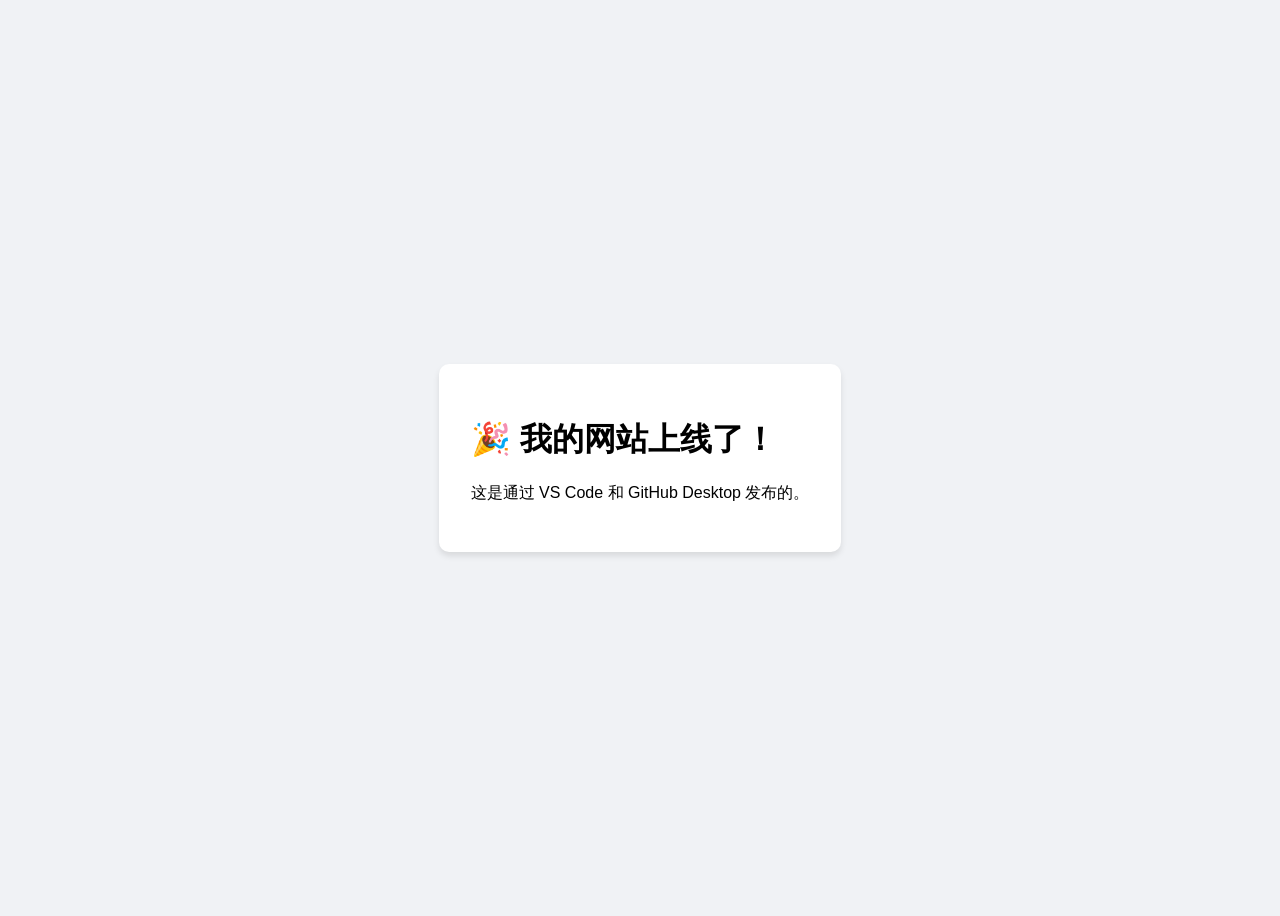
==== index.html @ 1f789dbb "Update index.html" ====
<!DOCTYPE html>
<html lang="zh-CN">
<head>
    <meta charset="UTF-8">
    <title>我的个人主页</title>
    <style>
        body { font-family: sans-serif; display: flex; justify-content: center; align-items: center; height: 100vh; background-color: #f0f2f5; }
        .card { background: white; padding: 2rem; border-radius: 10px; box-shadow: 0 4px 6px rgba(0,0,0,0.1); }
    </style>
</head>
<body>
    <div class="card">
        <h1>🎉 我的网站上线了！</h1>
        <p>这是通过 VS Code 和 GitHub Desktop 发布的。</p>
    </div>
</body>
</html>
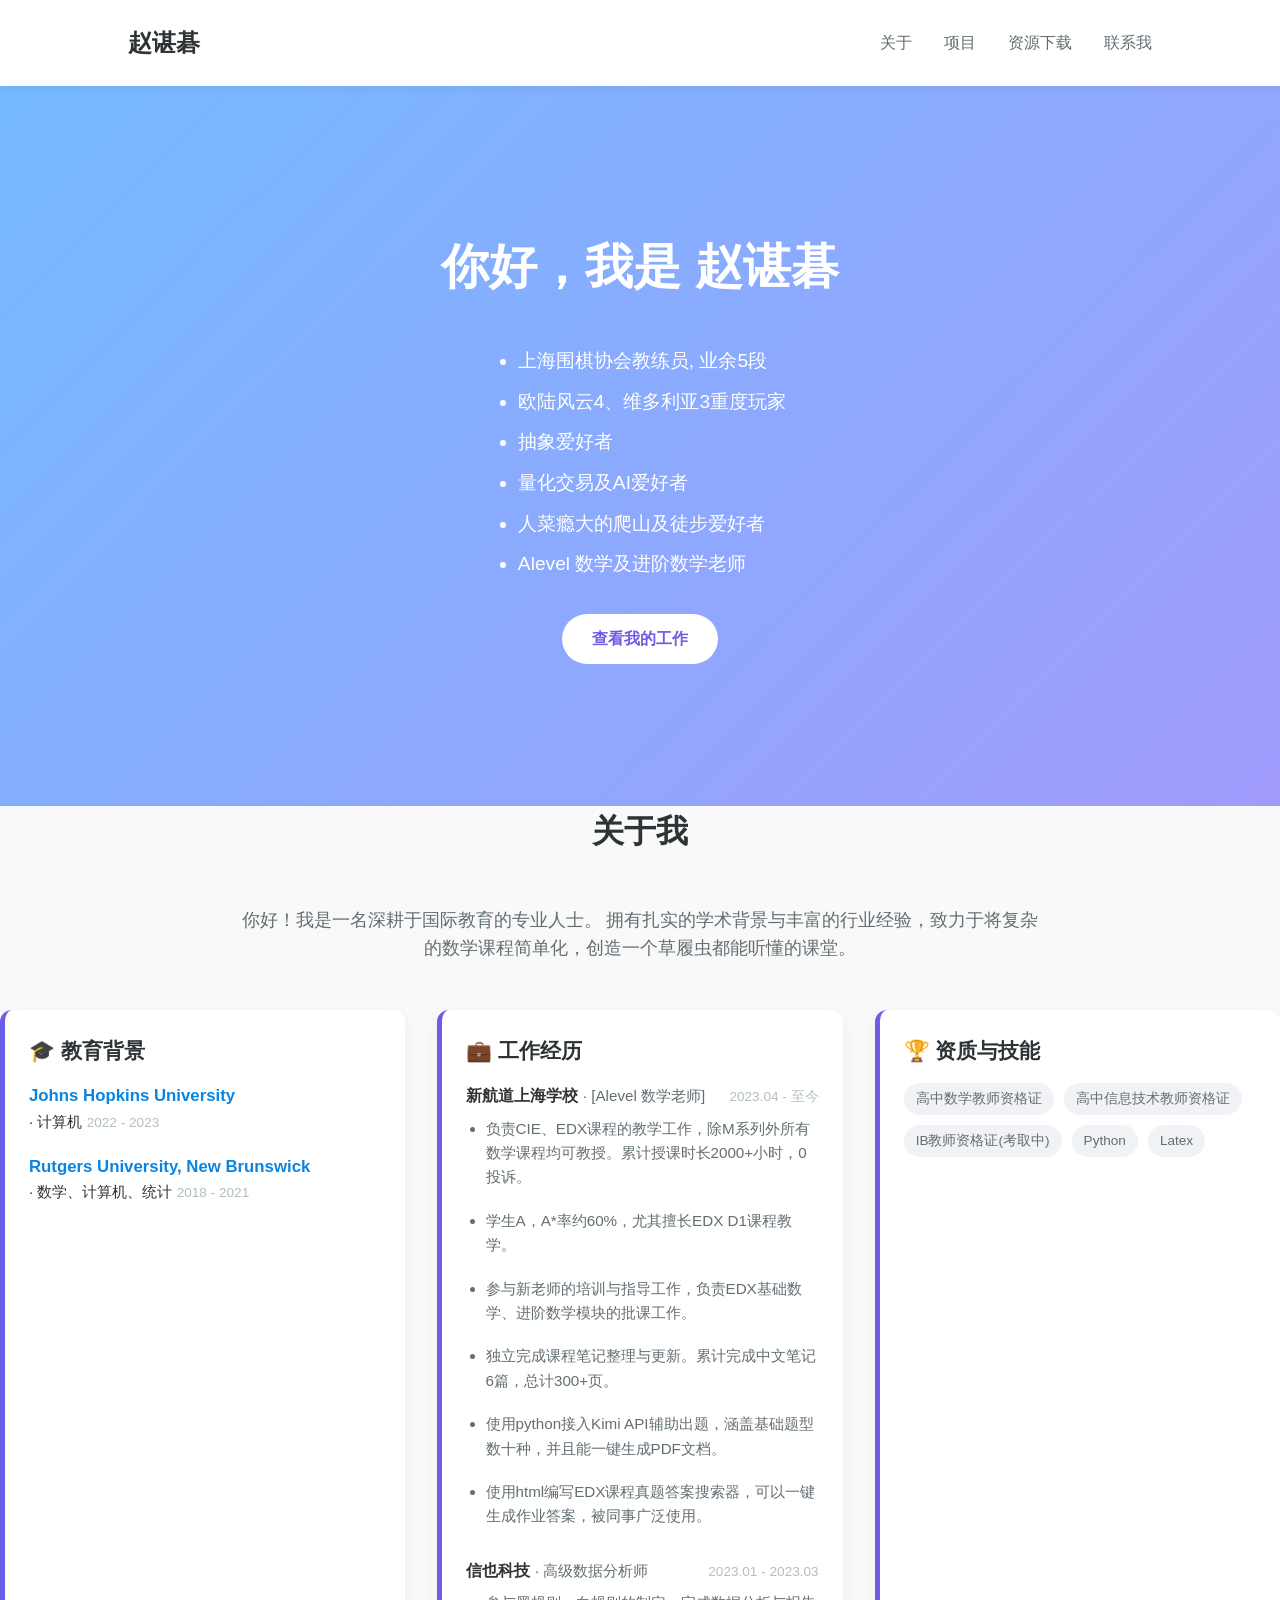
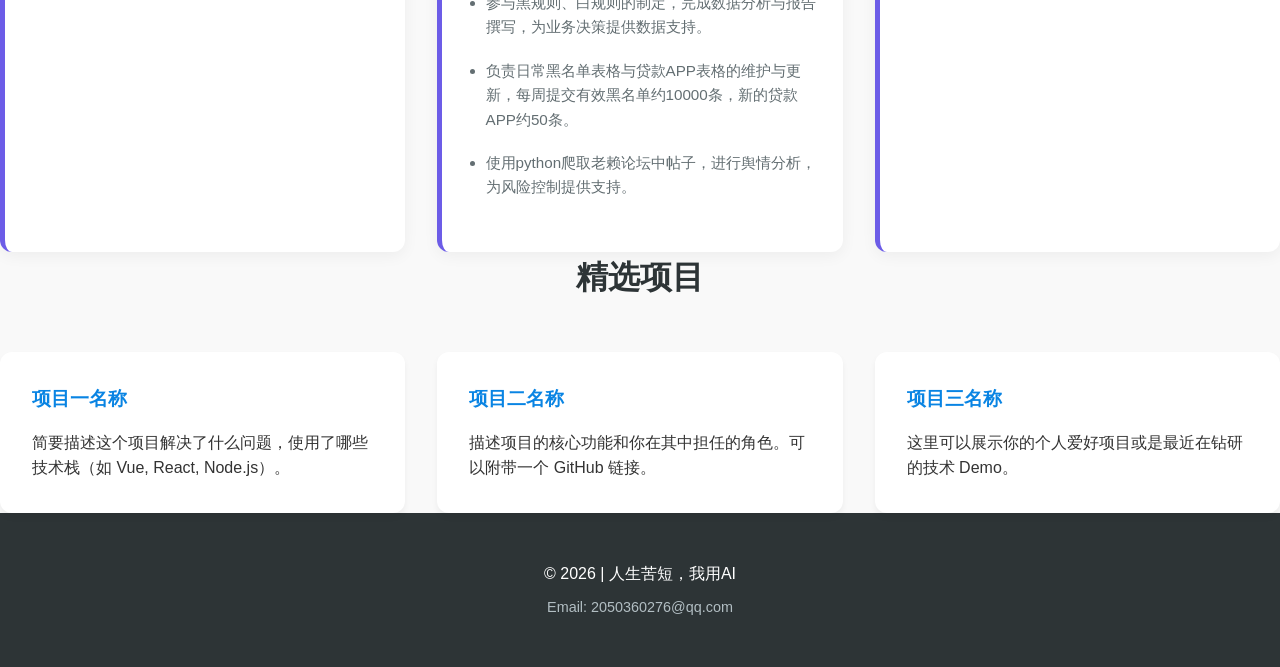
==== commit b2f7d429: "FIRST VERSION" ====
--- a/index.html
+++ b/index.html
@@ -2,16 +2,135 @@
 <html lang="zh-CN">
 <head>
     <meta charset="UTF-8">
-    <title>我的个人主页</title>
-    <style>
-        body { font-family: sans-serif; display: flex; justify-content: center; align-items: center; height: 100vh; background-color: #f0f2f5; }
-        .card { background: white; padding: 2rem; border-radius: 10px; box-shadow: 0 4px 6px rgba(0,0,0,0.1); }
-    </style>
+    <meta name="viewport" content="width=device-width, initial-scale=1.0">
+    <title>我的个人主页 | 欢迎来到我的世界</title>
+    <link href="https://fonts.googleapis.com/css2?family=Noto+Sans+SC:wght@300;400;700&display=swap" rel="stylesheet">
+    <link rel="stylesheet" href="style.css">    
 </head>
 <body>
-    <div class="card">
-        <h1>🎉 我的网站上线了！</h1>
-        <p>这是通过 VS Code 和 GitHub Desktop 发布的。</p>
-    </div>
+
+    <nav>
+        <div class="logo">赵谌碁</div>
+        <ul>
+            <li><a href="#about">关于</a></li>
+            <li><a href="#projects">项目</a></li>
+            <li><a href="resources.html">资源下载</a></li>
+            <li><a href="#contact">联系我</a></li>
+        </ul>
+    </nav>
+
+    <header class="hero">
+        <h1>你好，我是 赵谌碁</h1>
+        <ul class="hero-intro-list">
+            <li>上海围棋协会教练员, 业余5段</li>
+            <li>欧陆风云4、维多利亚3重度玩家</li>
+            <li>抽象爱好者</li>
+            <li>量化交易及AI爱好者</li>
+            <li>人菜瘾大的爬山及徒步爱好者</li>
+            <li>Alevel 数学及进阶数学老师</li>
+        </ul>        
+        <a href="#projects" class="btn">查看我的工作</a>
+    </header>
+
+    <section id="about" class="container">
+        <h2>关于我</h2>
+        
+        <div class="about-intro">
+            <p>
+                你好！我是一名深耕于国际教育的专业人士。
+                拥有扎实的学术背景与丰富的行业经验，致力于将复杂的数学课程简单化，创造一个草履虫都能听懂的课堂。
+            </p>
+        </div>
+
+        <div class="about-grid">
+            <div class="about-card">
+                <h3>🎓 教育背景</h3>
+                <ul>
+                    <li>
+                        <strong>Johns Hopkins University</strong> · 计算机
+                        <span>2022 - 2023</span>
+                    </li>
+                    <li>
+                        <strong>Rutgers University, New Brunswick</strong> · 数学、计算机、统计
+                        <span>2018 - 2021</span>
+                    </li>
+                </ul>
+            </div>
+
+        <div class="about-card">
+            <h3>💼 工作经历</h3>
+            
+            <div class="job-item">
+                <div class="job-header">
+                    <div class="job-title-group">
+                        <strong>新航道上海学校</strong>
+                        <span class="job-position"> · [Alevel 数学老师]</span>
+                    </div>
+                    <span class="job-date">2023.04 - 至今</span>
+                </div>
+                <ul class="job-desc">
+                    <li>负责CIE、EDX课程的教学工作，除M系列外所有数学课程均可教授。累计授课时长2000+小时，0投诉。</li>
+                    <li>学生A，A*率约60%，尤其擅长EDX D1课程教学。</li>
+                    <li>参与新老师的培训与指导工作，负责EDX基础数学、进阶数学模块的批课工作。</li>
+                    <li>独立完成课程笔记整理与更新。累计完成中文笔记6篇，总计300+页。</li>
+                    <li>使用python接入Kimi API辅助出题，涵盖基础题型数十种，并且能一键生成PDF文档。</li>
+                    <li>使用html编写EDX课程真题答案搜索器，可以一键生成作业答案，被同事广泛使用。</li>
+                </ul>
+            </div>
+
+            <div class="job-item">
+                <div class="job-header">
+                    <div class="job-title-group">
+                        <strong>信也科技</strong>
+                        <span class="job-position"> · 高级数据分析师</span>
+                    </div>
+                    <span class="job-date">2023.01 - 2023.03</span>
+                </div>
+                <ul class="job-desc">
+                    <li>参与黑规则、白规则的制定，完成数据分析与报告撰写，为业务决策提供数据支持。</li>
+                    <li>负责日常黑名单表格与贷款APP表格的维护与更新，每周提交有效黑名单约10000条，新的贷款APP约50条。</li>
+                    <li>使用python爬取老赖论坛中帖子，进行舆情分析，为风险控制提供支持。</li>
+                </ul>
+            </div>
+        </div>
+
+        <div class="about-card">
+                <h3>🏆 资质与技能</h3>
+                <div class="tag-container">
+                    <span class="tag">高中数学教师资格证</span>
+                    <span class="tag">高中信息技术教师资格证</span>
+                    <span class="tag">IB教师资格证(考取中)</span>
+                    <span class="tag">Python</span>
+                    <span class="tag">Latex</span>
+                </div>
+            </div>
+        </div>
+    </section>
+
+    <section id="projects" class="container">
+        <h2>精选项目</h2>
+        <div class="grid">
+            <div class="card">
+                <h3>项目一名称</h3>
+                <p>简要描述这个项目解决了什么问题，使用了哪些技术栈（如 Vue, React, Node.js）。</p>
+            </div>
+            <div class="card">
+                <h3>项目二名称</h3>
+                <p>描述项目的核心功能和你在其中担任的角色。可以附带一个 GitHub 链接。</p>
+            </div>
+            <div class="card">
+                <h3>项目三名称</h3>
+                <p>这里可以展示你的个人爱好项目或是最近在钻研的技术 Demo。</p>
+            </div>
+        </div>
+    </section>
+
+    <footer id="contact">
+        <p>© 2026 | 人生苦短，我用AI</p>
+        <p style="margin-top: 10px; font-size: 0.9rem; color: #b2bec3;">
+            Email: 2050360276@qq.com
+        </p>
+    </footer>
+
 </body>
 </html>
--- a/style.css
+++ b/style.css
@@ -0,0 +1,271 @@
+    /* 全局样式重置 */
+    * {
+        margin: 0;
+        padding: 0;
+        box-sizing: border-box;
+    }
+
+    body {
+        font-family: 'Noto+Sans+SC', sans-serif;
+        line-height: 1.6;
+        color: #333;
+        background-color: #f9f9f9;
+    }
+
+    /* 导航栏 */
+    nav {
+        display: flex;
+        justify-content: space-between;
+        align-items: center;
+        padding: 1.5rem 10%;
+        background: #fff;
+        box-shadow: 0 2px 10px rgba(0,0,0,0.05);
+        position: sticky;
+        top: 0;
+        z-index: 1000;
+    }
+
+    .logo {
+        font-size: 1.5rem;
+        font-weight: 700;
+        color: #2d3436;
+    }
+
+    nav ul {
+        display: flex;
+        list-style: none;
+    }
+
+    nav ul li {
+        margin-left: 2rem;
+    }
+
+    nav ul li a {
+        text-decoration: none;
+        color: #636e72;
+        transition: color 0.3s;
+    }
+
+    nav ul li a:hover {
+        color: #0984e3;
+    }
+
+    /* Hero 区域 */
+    .hero {
+        height: 80vh;
+        display: flex;
+        flex-direction: column;
+        justify-content: center;
+        align-items: center;
+        text-align: center;
+        background: linear-gradient(135deg, #74b9ff 0%, #a29bfe 100%);
+        color: white;
+        padding: 0 20px;
+    }
+
+    .hero-intro-list {
+        display: inline-block; /* 保持块状居中 */
+        text-align: left;      /* 保持内部左对齐 */
+        
+        /* --- 找回圆点的关键设置 --- */
+        list-style: disc;      /* 重新显示实心圆点 (也可以用 circle 或 square) */
+        padding-left: 1.5rem;  /* 必须加上左缩进，否则圆点会跑到容器外面看不见 */
+        /* ------------------------ */
+        
+        margin: 1.5rem 0;
+        font-size: 1.2rem;
+    }
+
+    .hero-intro-list li {
+        margin-bottom: 10px;
+        /* 如果你之前在 HTML 里手动加了 Emoji，圆点会和 Emoji 并存 */
+    }
+
+    .hero h1 {
+        font-size: 3rem;
+        margin-bottom: 1rem;
+    }
+
+    .hero p {
+        font-size: 1.2rem;
+        margin-bottom: 2rem;
+        opacity: 0.9;
+    }
+
+    .btn {
+        padding: 12px 30px;
+        background: white;
+        color: #6c5ce7;
+        text-decoration: none;
+        border-radius: 25px;
+        font-weight: bold;
+        transition: transform 0.3s;
+    }
+
+    .btn:hover {
+        transform: translateY(-3px);
+        box-shadow: 0 5px 15px rgba(0,0,0,0.2);
+    }
+
+.about-intro {
+    text-align: center;
+    max-width: 800px;
+    margin: 0 auto 3rem;
+    font-size: 1.1rem;
+    color: #636e72;
+}
+
+.about-grid {
+    display: grid;
+    grid-template-columns: repeat(auto-fit, minmax(300px, 1fr));
+    gap: 2rem;
+}
+
+.about-card {
+    background: #fff;
+    padding: 1.5rem;
+    border-radius: 12px;
+    border-left: 5px solid #6c5ce7; /* 添加一条彩色边框更具设计感 */
+    box-shadow: 0 4px 15px rgba(0,0,0,0.05);
+}
+
+.about-card h3 {
+    margin-bottom: 1rem;
+    color: #2d3436;
+    font-size: 1.3rem;
+}
+
+.about-card ul {
+    list-style: none;
+    padding: 0;
+}
+
+.about-card li {
+    margin-bottom: 1.2rem;
+    font-size: 0.95rem;
+}
+
+.about-card li strong {
+    display: block;
+    color: #0984e3;
+    font-size: 1.05rem;
+}
+
+.about-card li span {
+    font-size: 0.85rem;
+    color: #b2bec3;
+}
+
+/* 工作经历条目容器 */
+.job-item {
+    margin-bottom: 1.8rem;
+}
+
+/* 头部布局：左右对齐的关键 */
+.job-header {
+    display: flex;
+    justify-content: space-between; /* 标题居左，日期居右 */
+    align-items: baseline;          /* 确保文字底部对齐 */
+    margin-bottom: 0.5rem;
+}
+
+/* 标题组（公司+职位） */
+.job-title-group {
+    flex: 1; /* 占据剩余空间 */
+}
+
+/* 职位名称 */
+.job-position {
+    color: #636e72;
+    font-weight: 500;
+    font-size: 0.95rem;
+}
+
+/* 时间戳样式 */
+.job-date {
+    font-size: 0.85rem;
+    color: #b2bec3;      /* 浅灰色，作为次要信息 */
+    font-family: 'Arial', sans-serif; /* 数字使用等宽或无衬线字体更整齐 */
+    white-space: nowrap; /* 防止时间换行 */
+    margin-left: 10px;
+}
+
+/* 工作内容列表样式 */
+.job-desc {
+    list-style: disc !important;
+    padding-left: 1.2rem !important;
+    color: #636e72;
+    font-size: 0.9rem;
+}
+
+/* 技能标签样式 */
+.tag-container {
+    display: flex;
+    flex-wrap: wrap;
+    gap: 10px;
+}
+
+.tag {
+    background: #f0f2f5;
+    padding: 5px 12px;
+    border-radius: 20px;
+    font-size: 0.85rem;
+    color: #636e72;
+    transition: all 0.3s;
+}
+
+.tag:hover {
+    background: #6c5ce7;
+    color: white;
+}
+
+    h2 {
+        text-align: center;
+        margin-bottom: 3rem;
+        font-size: 2rem;
+        color: #2d3436;
+    }
+
+    /* 项目展示网格 */
+    .grid {
+        display: grid;
+        grid-template-columns: repeat(auto-fit, minmax(300px, 1fr));
+        gap: 2rem;
+    }
+
+    .card {
+        background: white;
+        padding: 2rem;
+        border-radius: 12px;
+        box-shadow: 0 4px 6px rgba(0,0,0,0.05);
+        transition: transform 0.3s;
+    }
+
+    .card:hover {
+        transform: translateY(-10px);
+    }
+
+    .card h3 {
+        margin-bottom: 1rem;
+        color: #0984e3;
+    }
+
+    /* 页脚 */
+    footer {
+        text-align: center;
+        padding: 3rem;
+        background: #2d3436;
+        color: white;
+    }
+
+    /* 移动端适配：屏幕太小时时间自动折行 */
+    @media (max-width: 600px) {
+        .job-header {
+            flex-direction: column; /* 手机端改为上下排列 */
+            align-items: flex-start;
+        }
+        .job-date {
+            margin-left: 0;
+            margin-top: 4px;
+        }
+    }
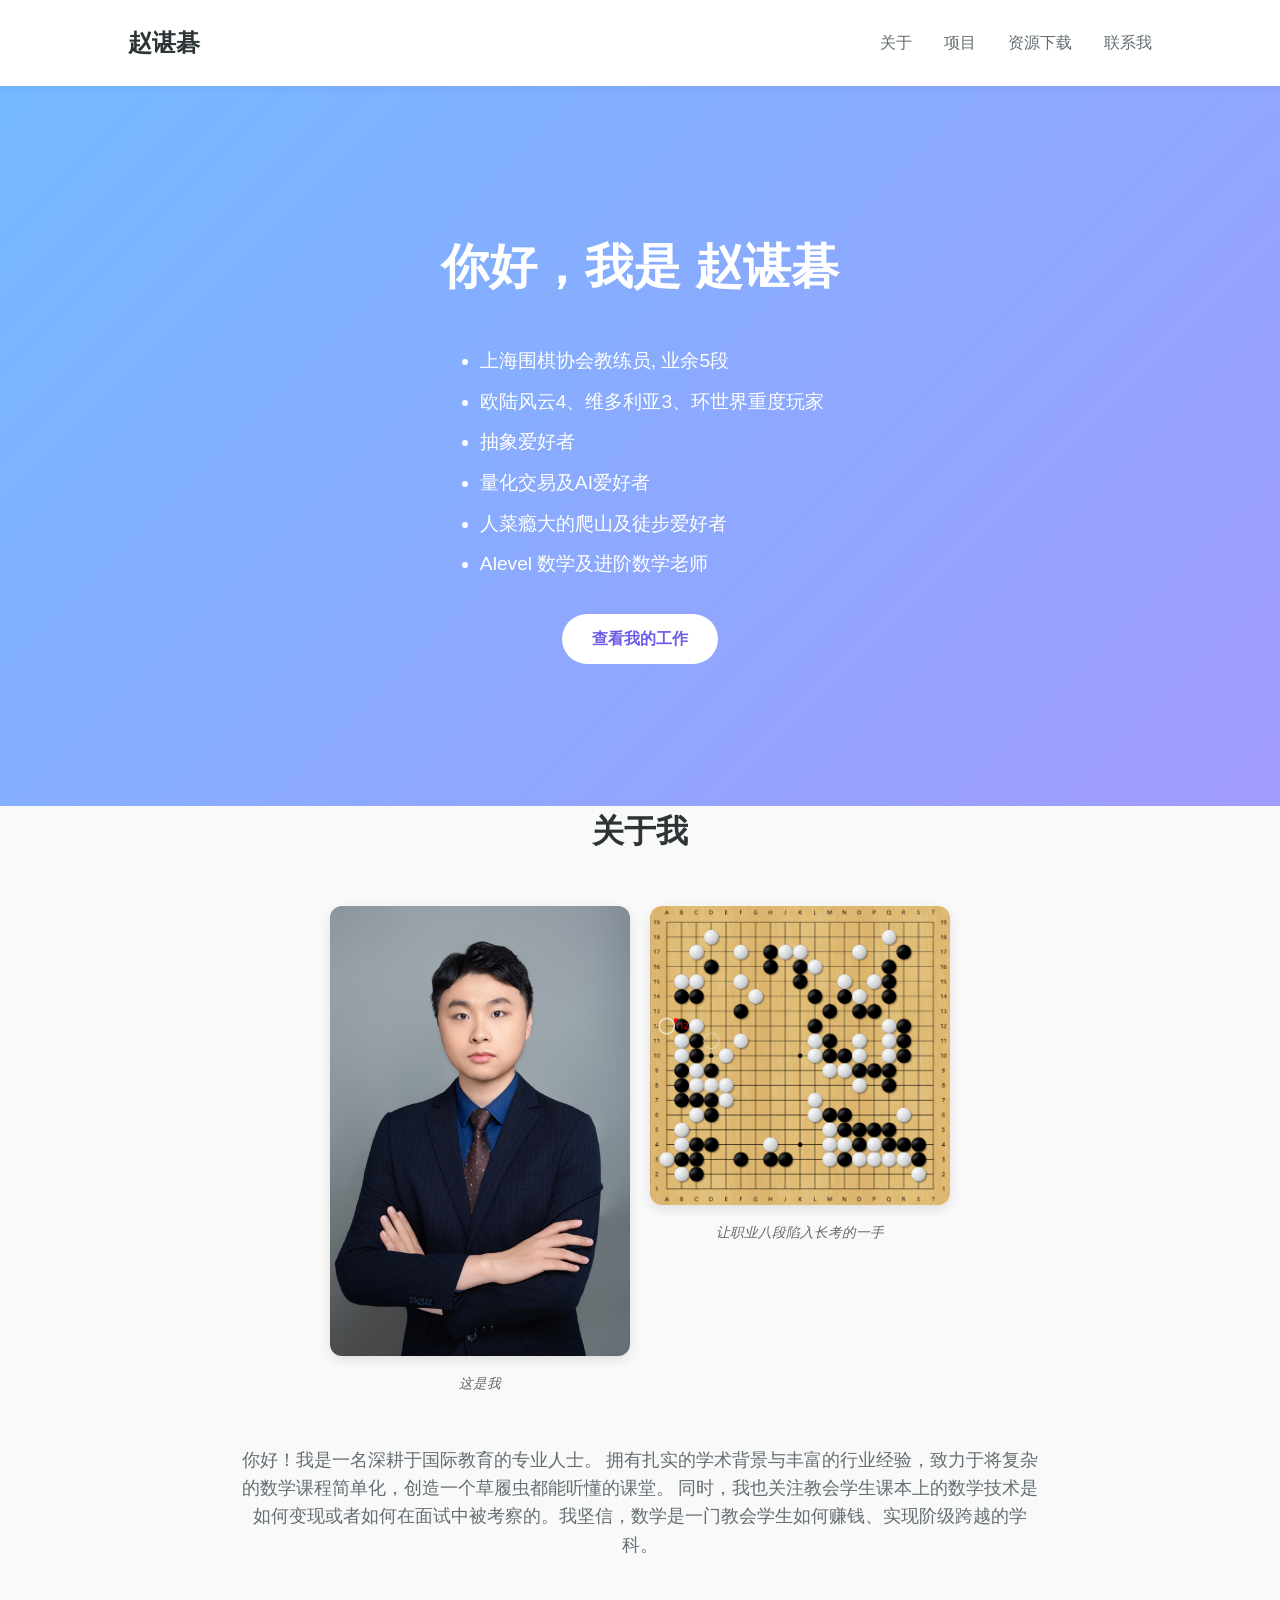
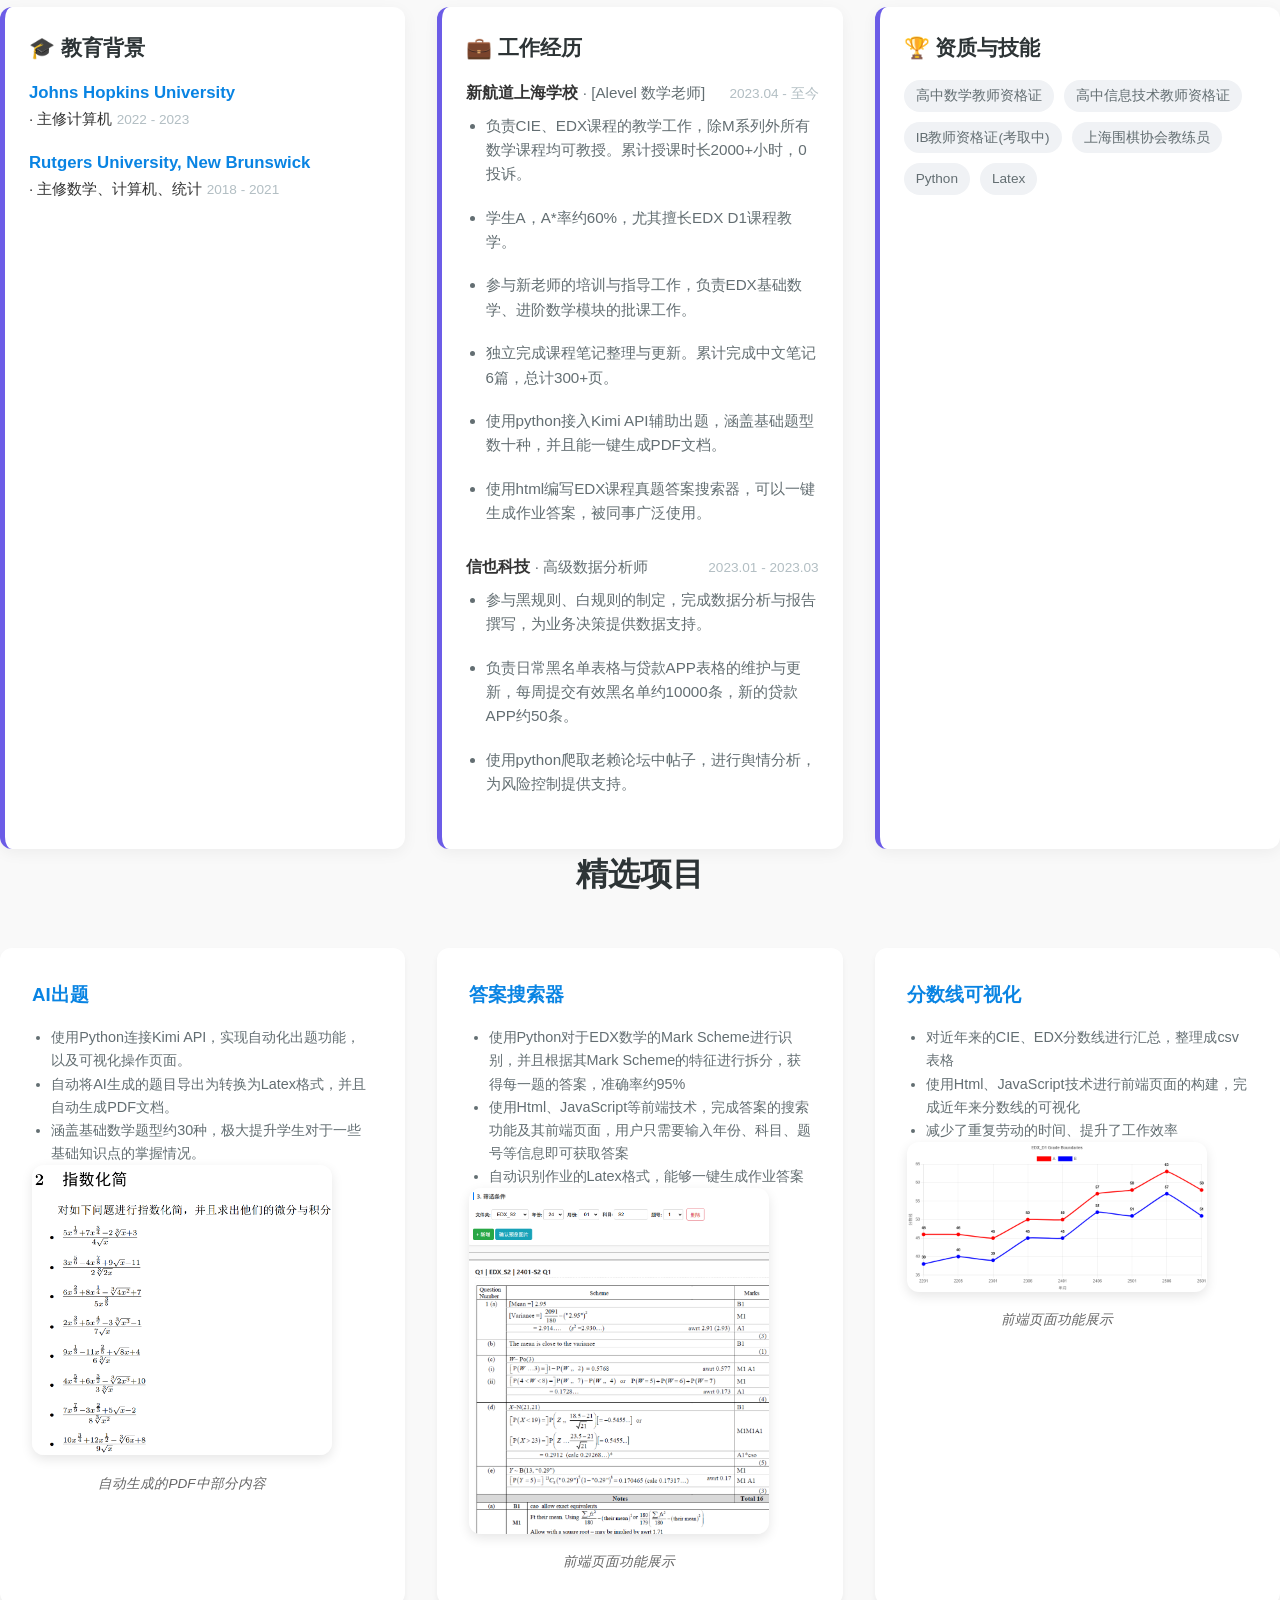
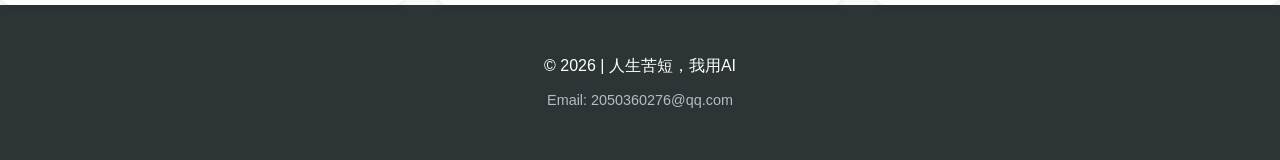
==== commit a72e7d56: "0316" ====
--- a/index.html
+++ b/index.html
@@ -23,7 +23,7 @@
         <h1>你好，我是 赵谌碁</h1>
         <ul class="hero-intro-list">
             <li>上海围棋协会教练员, 业余5段</li>
-            <li>欧陆风云4、维多利亚3重度玩家</li>
+            <li>欧陆风云4、维多利亚3、环世界重度玩家</li>
             <li>抽象爱好者</li>
             <li>量化交易及AI爱好者</li>
             <li>人菜瘾大的爬山及徒步爱好者</li>
@@ -35,11 +35,27 @@
     <section id="about" class="container">
         <h2>关于我</h2>
         
-        <div class="about-intro">
-            <p>
-                你好！我是一名深耕于国际教育的专业人士。
-                拥有扎实的学术背景与丰富的行业经验，致力于将复杂的数学课程简单化，创造一个草履虫都能听懂的课堂。
-            </p>
+        <div class="about-container">
+            <div class="about-photos">
+                <figure class="about-figure">
+                    <img src="assets/me.jpg" alt="工作照片1" class="about-img">
+                    <figcaption>这是我</figcaption>
+                </figure>
+                <figure class="about-figure">
+                    <img src="assets/go.png" alt="工作照片2" class="about-img">
+                    <figcaption>让职业八段陷入长考的一手</figcaption>
+                </figure>
+            </div>
+
+        </br>
+        </br>
+            <div class="about-intro">
+                <p>
+                    你好！我是一名深耕于国际教育的专业人士。
+                    拥有扎实的学术背景与丰富的行业经验，致力于将复杂的数学课程简单化，创造一个草履虫都能听懂的课堂。
+                    同时，我也关注教会学生课本上的数学技术是如何变现或者如何在面试中被考察的。我坚信，数学是一门教会学生如何赚钱、实现阶级跨越的学科。
+                </p>
+            </div>
         </div>
 
         <div class="about-grid">
@@ -47,11 +63,11 @@
                 <h3>🎓 教育背景</h3>
                 <ul>
                     <li>
-                        <strong>Johns Hopkins University</strong> · 计算机
+                        <strong>Johns Hopkins University</strong> · 主修计算机
                         <span>2022 - 2023</span>
                     </li>
                     <li>
-                        <strong>Rutgers University, New Brunswick</strong> · 数学、计算机、统计
+                        <strong>Rutgers University, New Brunswick</strong> · 主修数学、计算机、统计
                         <span>2018 - 2021</span>
                     </li>
                 </ul>
@@ -100,6 +116,7 @@
                     <span class="tag">高中数学教师资格证</span>
                     <span class="tag">高中信息技术教师资格证</span>
                     <span class="tag">IB教师资格证(考取中)</span>
+                    <span class="tag">上海围棋协会教练员</span>
                     <span class="tag">Python</span>
                     <span class="tag">Latex</span>
                 </div>
@@ -111,16 +128,41 @@
         <h2>精选项目</h2>
         <div class="grid">
             <div class="card">
-                <h3>项目一名称</h3>
-                <p>简要描述这个项目解决了什么问题，使用了哪些技术栈（如 Vue, React, Node.js）。</p>
+                <h3>AI出题</h3>
+                <ul class="job-desc">
+                    <li>使用Python连接Kimi API，实现自动化出题功能，以及可视化操作页面。</li>
+                    <li>自动将AI生成的题目导出为转换为Latex格式，并且自动生成PDF文档。</li>
+                    <li>涵盖基础数学题型约30种，极大提升学生对于一些基础知识点的掌握情况。</li>
+                </ul>
+                <figure class="about-figure">
+                    <img src="assets/AI_screen.png" alt="工作照片1" class="about-img">
+                    <figcaption>自动生成的PDF中部分内容</figcaption>
+                </figure>    
+            </div>
+
+            <div class="card">
+                <h3>答案搜索器</h3>
+                <ul class="job-desc">
+                    <li>使用Python对于EDX数学的Mark Scheme进行识别，并且根据其Mark Scheme的特征进行拆分，获得每一题的答案，准确率约95%</li>
+                    <li>使用Html、JavaScript等前端技术，完成答案的搜索功能及其前端页面，用户只需要输入年份、科目、题号等信息即可获取答案</li>
+                    <li>自动识别作业的Latex格式，能够一键生成作业答案</li>
+                </ul>
+                <figure class="about-figure">
+                    <img src="assets/search.png" alt="工作照片1" class="about-img">
+                    <figcaption>前端页面功能展示</figcaption>
+                </figure>                  
             </div>
             <div class="card">
-                <h3>项目二名称</h3>
-                <p>描述项目的核心功能和你在其中担任的角色。可以附带一个 GitHub 链接。</p>
-            </div>
-            <div class="card">
-                <h3>项目三名称</h3>
-                <p>这里可以展示你的个人爱好项目或是最近在钻研的技术 Demo。</p>
+                <h3>分数线可视化</h3>
+                <ul class="job-desc">
+                    <li>对近年来的CIE、EDX分数线进行汇总，整理成csv表格</li>
+                    <li>使用Html、JavaScript技术进行前端页面的构建，完成近年来分数线的可视化</li>
+                    <li>减少了重复劳动的时间、提升了工作效率</li>                   
+                </ul>
+                <figure class="about-figure">
+                    <img src="assets/boundary.png" alt="工作照片1" class="about-img">
+                    <figcaption>前端页面功能展示</figcaption>
+                </figure>  
             </div>
         </div>
     </section>
--- a/style.css
+++ b/style.css
@@ -107,6 +107,46 @@
         box-shadow: 0 5px 15px rgba(0,0,0,0.2);
     }
 
+.about-photos {
+    display: flex; /* 开启 Flexbox 布局 */
+    flex-direction: row; /* 强制照片横向排列 */
+    gap: 20px; /* 两张照片之间的间距 */
+    width: 100%;
+    justify-content: center; /* 照片居中显示 */
+}
+
+/* 电脑端（屏幕宽度大于 768px）让照片区域更丰满 */
+@media (min-width: 768px) {
+    .about-photos {
+        width: auto;
+    }
+}
+
+/* 单个照片及介绍容器 */
+.about-figure {
+    flex: 1; /* 两张照片平分容器宽度 */
+    margin: 0;
+    max-width: 300px; /* 限制照片最大宽度，防止变得太大 */
+}
+
+/* 照片样式 */
+.about-img {
+    width: 100%;
+    height: auto;
+    border-radius: 12px;
+    box-shadow: 0 4px 12px rgba(0,0,0,0.1);
+    object-fit: cover; /* 图片填充方式：覆盖，裁切掉多余部分 */
+}
+
+/* 图片下方的介绍文字 */
+figcaption {
+    margin-top: 10px;
+    font-size: 0.85rem;
+    color: #666;
+    font-style: italic;
+    text-align: center;
+}
+
 .about-intro {
     text-align: center;
     max-width: 800px;
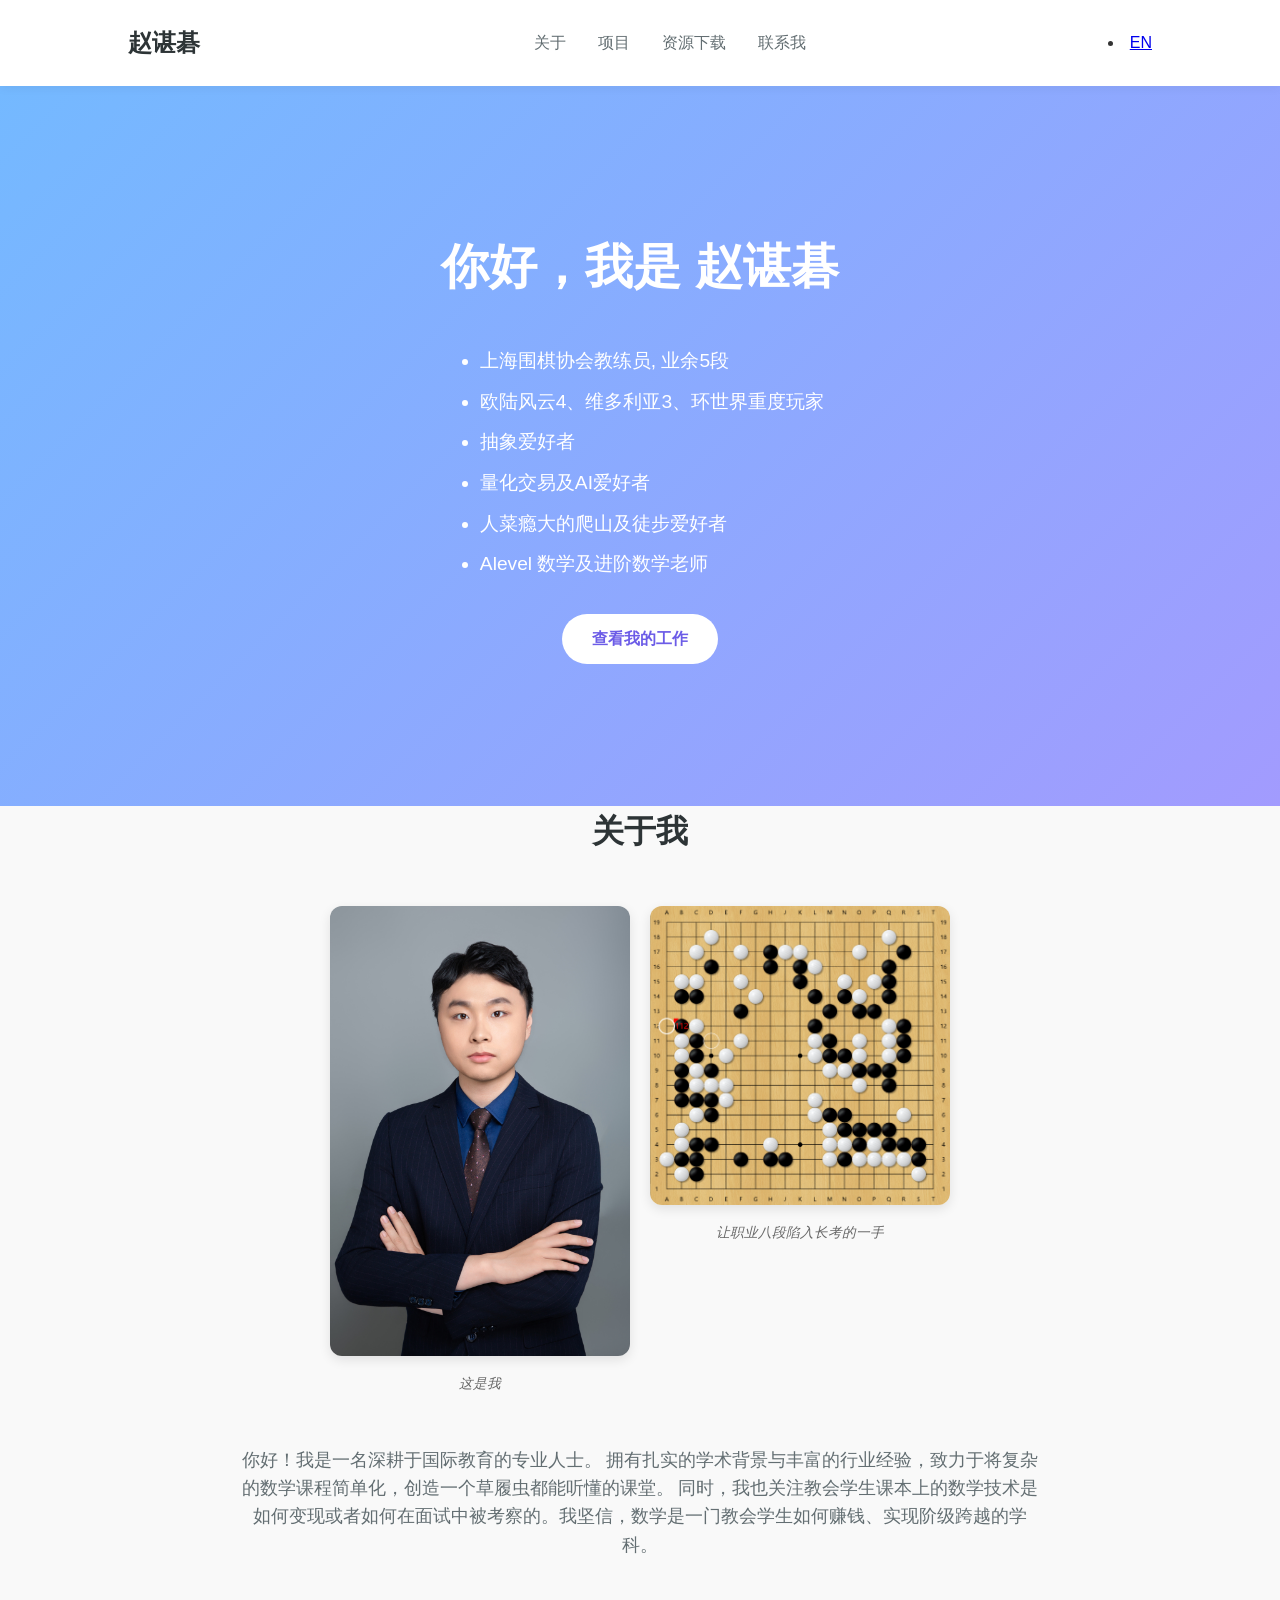
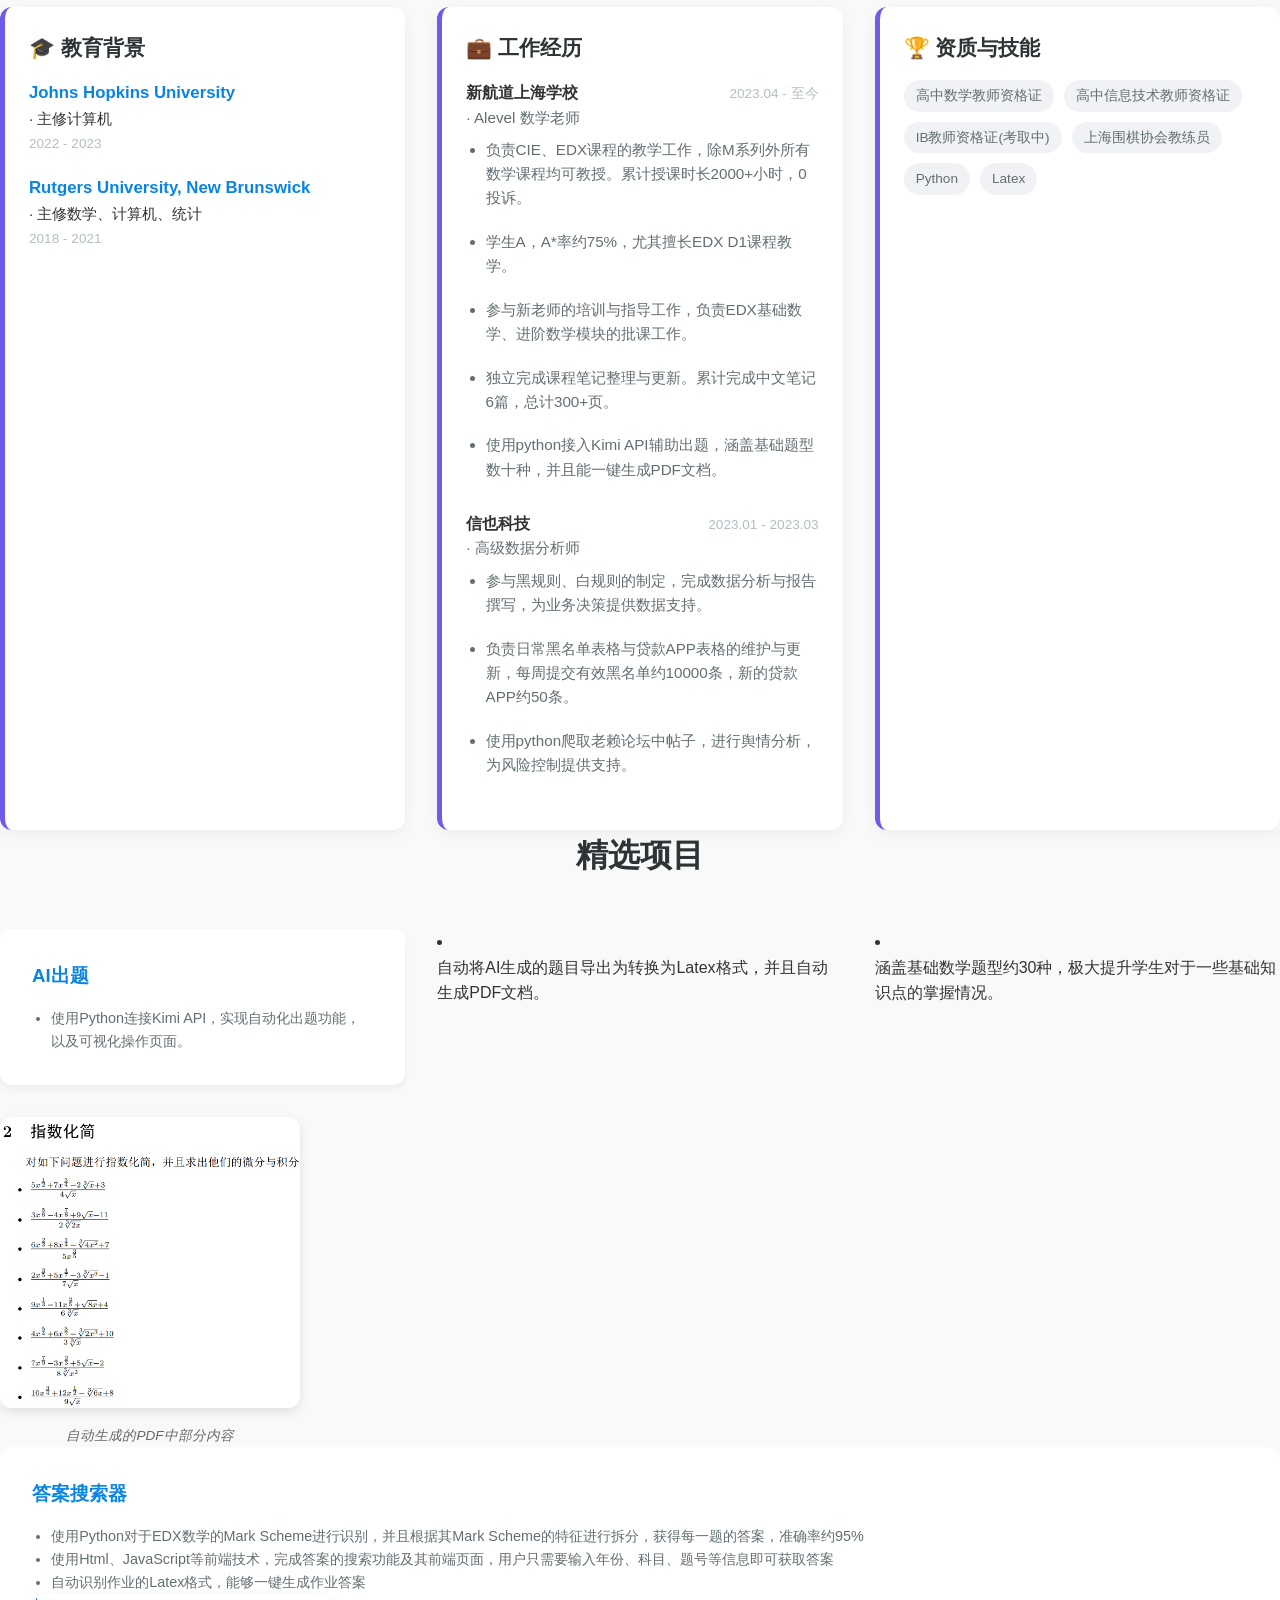
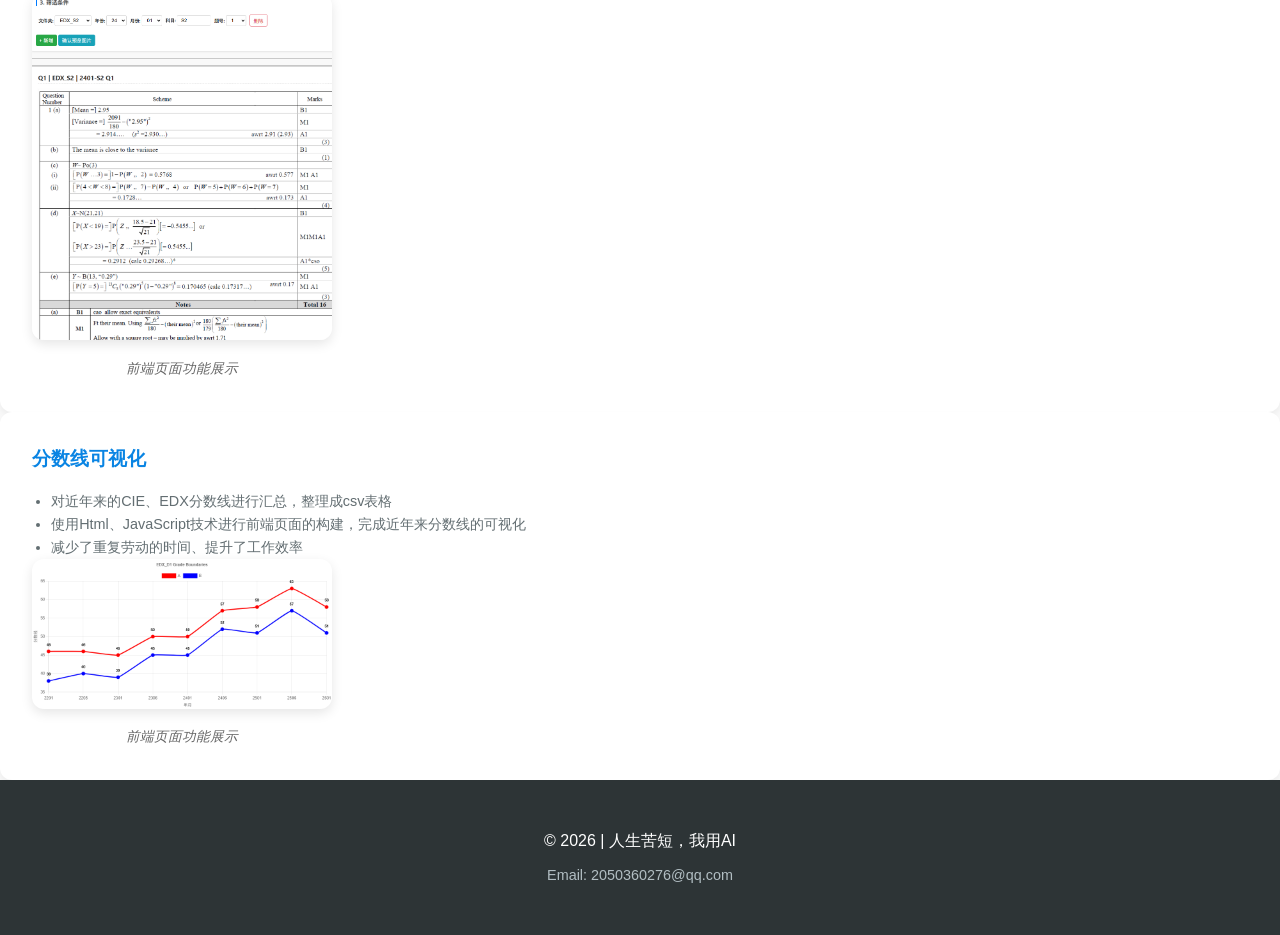
==== commit 0fae62e5: "English Version" ====
--- a/index.html
+++ b/index.html
@@ -7,105 +7,236 @@
     <link href="https://fonts.googleapis.com/css2?family=Noto+Sans+SC:wght@300;400;700&display=swap" rel="stylesheet">
     <link rel="stylesheet" href="style.css">    
 </head>
+
+<script>
+    function toggleLanguage() {
+        const body = document.body;
+        const btn = document.getElementById('langBtn');
+        
+        // 切换 body 的 class
+        body.classList.toggle('en-active');
+        
+        // 更新按钮文字
+        if (body.classList.contains('en-active')) {
+            btn.innerText = '中';
+            localStorage.setItem('pref-lang', 'en');
+        } else {
+            btn.innerText = 'EN';
+            localStorage.setItem('pref-lang', 'zh');
+        }
+    }
+
+    // 页面加载时检查用户之前的偏好
+    window.onload = () => {
+        if (localStorage.getItem('pref-lang') === 'en') {
+            toggleLanguage();
+        }
+    };
+</script>
+
 <body>
 
     <nav>
-        <div class="logo">赵谌碁</div>
+        <div class="logo">
+            <div class="lang-zh">赵谌碁</div>
+            <div class="lang-en">Chenqi Zhao</div>
+        </div>
         <ul>
-            <li><a href="#about">关于</a></li>
-            <li><a href="#projects">项目</a></li>
-            <li><a href="resources.html">资源下载</a></li>
-            <li><a href="#contact">联系我</a></li>
+            <li>
+                <a href="#about">
+                    <div class="lang-zh">关于</div>
+                    <div class="lang-en">About</div>
+                </a>
+            </li>
+            <li>
+                <a href="#projects">
+                    <div class="lang-zh">项目</div>
+                    <div class="lang-en">Projects</div>
+                </a>
+            </li>            
+            <li><a href="resources.html">
+                <div class="lang-zh">资源下载</div>
+                <div class="lang-en">Resources</div>
+            </a></li>
+            <li><a href="#contact">
+                <div class="lang-zh">联系我</div>
+                <div class="lang-en">Contact Me</div>
+            </a></li>
         </ul>
+        <li><a href="javascript:void(0)" onclick="toggleLanguage()" id="langBtn">EN</a></li>
     </nav>
 
     <header class="hero">
-        <h1>你好，我是 赵谌碁</h1>
+        <h1>
+            <div class="lang-zh">你好，我是 赵谌碁</div>
+            <div class="lang-en">Hello, I'm Chenqi Zhao</div>
+        </h1>
         <ul class="hero-intro-list">
-            <li>上海围棋协会教练员, 业余5段</li>
-            <li>欧陆风云4、维多利亚3、环世界重度玩家</li>
-            <li>抽象爱好者</li>
-            <li>量化交易及AI爱好者</li>
-            <li>人菜瘾大的爬山及徒步爱好者</li>
-            <li>Alevel 数学及进阶数学老师</li>
+            <li>
+                <div class="lang-zh">上海围棋协会教练员, 业余5段</div>
+                <div class="lang-en">Shanghai Go Association Coach, Amateur 5 Dan</div>
+            </li>
+            <li>
+                <div class="lang-zh">欧陆风云4、维多利亚3、环世界重度玩家</div>
+                <div class="lang-en">Heavy player of Europa Universalis 4, Victoria 3, and RimWorld</div>
+            </li>
+            <li>
+                <div class="lang-zh">抽象爱好者</div>
+                <div class="lang-en">Abstract Art Enthusiast</div>
+            </li>
+            <li>
+                <div class="lang-zh">量化交易及AI爱好者</div>
+                <div class="lang-en">Quantitative Trading and AI Enthusiast</div>
+            </li>
+            <li>
+                <div class="lang-zh">人菜瘾大的爬山及徒步爱好者</div>
+                <div class="lang-en">Mountain Climbing and Hiking Enthusiast with a Strong Passion for the Sport</div>
+            </li>
+            <li>
+                <div class="lang-zh">Alevel 数学及进阶数学老师</div>
+                <div class="lang-en">Alevel Mathematics and Further Mathematics Teacher</div>
+            </li>
         </ul>        
-        <a href="#projects" class="btn">查看我的工作</a>
+        <a href="#projects" class="btn">
+            <div class="lang-zh">查看我的工作</div>
+            <div class="lang-en">View My Work</div>
+        </a>
     </header>
 
     <section id="about" class="container">
-        <h2>关于我</h2>
-        
+        <h2>
+            <div class="lang-zh">关于我</div>
+            <div class="lang-en">About Me</div>
+        </h2>
+
         <div class="about-container">
             <div class="about-photos">
                 <figure class="about-figure">
                     <img src="assets/me.jpg" alt="工作照片1" class="about-img">
-                    <figcaption>这是我</figcaption>
+                    <figcaption>
+                        <div class="lang-zh">这是我</div>
+                        <div class="lang-en">This is me</div>
+                    </figcaption>
                 </figure>
                 <figure class="about-figure">
                     <img src="assets/go.png" alt="工作照片2" class="about-img">
-                    <figcaption>让职业八段陷入长考的一手</figcaption>
+                    <figcaption>
+                        <div class="lang-zh">让职业八段陷入长考的一手</div>
+                        <div class="lang-en">A move that puts professional 8-dan players in deep thought</div>
+                    </figcaption>
                 </figure>
             </div>
 
         </br>
         </br>
             <div class="about-intro">
-                <p>
+                <p class="lang-zh">
                     你好！我是一名深耕于国际教育的专业人士。
                     拥有扎实的学术背景与丰富的行业经验，致力于将复杂的数学课程简单化，创造一个草履虫都能听懂的课堂。
                     同时，我也关注教会学生课本上的数学技术是如何变现或者如何在面试中被考察的。我坚信，数学是一门教会学生如何赚钱、实现阶级跨越的学科。
                 </p>
+                <p class="lang-en">
+                    Hello! I am a professional Math teacherdeeply engaged in international education.
+                    With a solid academic background and rich industry experience, I am committed to simplifying complex mathematics courses and creating a classroom that even a paramecium can understand.
+                    At the same time, I also focus on teaching students how the mathematical techniques in textbooks are monetized or assessed in interviews. I firmly believe that mathematics is a discipline that teaches students how to make money and achieve social mobility.
+                </p>
             </div>
         </div>
 
         <div class="about-grid">
             <div class="about-card">
-                <h3>🎓 教育背景</h3>
+                <h3>
+                    <div class="lang-zh">🎓 教育背景</div>
+                    <div class="lang-en">Education Background</div>
+                </h3>
                 <ul>
                     <li>
-                        <strong>Johns Hopkins University</strong> · 主修计算机
+                        <strong>Johns Hopkins University</strong> 
+                        <div class="lang-zh">· 主修计算机</div>
+                        <div class="lang-en">· Major in Computer Science</div>
                         <span>2022 - 2023</span>
                     </li>
                     <li>
-                        <strong>Rutgers University, New Brunswick</strong> · 主修数学、计算机、统计
+                        <strong>Rutgers University, New Brunswick</strong> 
+                        <div class="lang-zh">· 主修数学、计算机、统计</div>
+                        <div class="lang-en">· Major in Mathematics, Computer Science, and Statistics</div>
                         <span>2018 - 2021</span>
                     </li>
                 </ul>
             </div>
 
         <div class="about-card">
-            <h3>💼 工作经历</h3>
-            
+            <h3>
+                <div class="lang-zh">💼 工作经历</div>
+                <div class="lang-en">Work Experience</div>
+            </h3>
+
             <div class="job-item">
                 <div class="job-header">
                     <div class="job-title-group">
-                        <strong>新航道上海学校</strong>
-                        <span class="job-position"> · [Alevel 数学老师]</span>
+                        <strong>
+                            <div class="lang-zh">新航道上海学校</div>
+                            <div class="lang-en">New Channel Shanghai School</div>
+                        </strong>
+                        <span class="job-position"> 
+                            <div class="lang-zh">· Alevel 数学老师</div>
+                            <div class="lang-en">· Alevel Math Teacher</div>
+                        </span>
                     </div>
                     <span class="job-date">2023.04 - 至今</span>
                 </div>
                 <ul class="job-desc">
-                    <li>负责CIE、EDX课程的教学工作，除M系列外所有数学课程均可教授。累计授课时长2000+小时，0投诉。</li>
-                    <li>学生A，A*率约60%，尤其擅长EDX D1课程教学。</li>
-                    <li>参与新老师的培训与指导工作，负责EDX基础数学、进阶数学模块的批课工作。</li>
-                    <li>独立完成课程笔记整理与更新。累计完成中文笔记6篇，总计300+页。</li>
-                    <li>使用python接入Kimi API辅助出题，涵盖基础题型数十种，并且能一键生成PDF文档。</li>
-                    <li>使用html编写EDX课程真题答案搜索器，可以一键生成作业答案，被同事广泛使用。</li>
+                    <li>
+                        <div class="lang-zh">负责CIE、EDX课程的教学工作，除M系列外所有数学课程均可教授。累计授课时长2000+小时，0投诉。</div>
+                        <div class="lang-en">Responsible for teaching CIE and EDX courses, able to teach all math courses except the M series. Accumulated teaching hours exceed 2000, with 0 complaints.</div>
+                    </li>
+                    <li>
+                        <div class="lang-zh">学生A，A*率约75%，尤其擅长EDX D1课程教学。</div>
+                        <div class="lang-en">Student A has an A* rate of approximately 75%, especially skilled in teaching EDX D1 courses.</div>
+                    </li>
+                    <li>
+                        <div class="lang-zh">参与新老师的培训与指导工作，负责EDX基础数学、进阶数学模块的批课工作。</div>
+                        <div class="lang-en">Participated in the training and mentoring of new teachers, responsible for training EDX basic math and advanced math modules.</div>
+                    </li>
+                    <li>
+                        <div class="lang-zh">独立完成课程笔记整理与更新。累计完成中文笔记6篇，总计300+页。</div>
+                        <div class="lang-en">Independently completed the organization and updating of course notes. Accumulated 6 Chinese notes, totaling over 300 pages.</div>
+                    </li>
+                    <li>
+                        <div class="lang-zh">使用python接入Kimi API辅助出题，涵盖基础题型数十种，并且能一键生成PDF文档。</div>
+                        <div class="lang-en">Used Python to connect to the Kimi API for question generation, covering dozens of basic question types, and can generate PDF documents with one click.</div>
+
+                    </li>
                 </ul>
             </div>
 
             <div class="job-item">
                 <div class="job-header">
                     <div class="job-title-group">
-                        <strong>信也科技</strong>
-                        <span class="job-position"> · 高级数据分析师</span>
+                        <strong>
+                            <div class="lang-zh">信也科技</div>
+                            <div class="lang-en">Xinye Technology</div>
+                        </strong>
+                        <span class="job-position"> 
+                            <div class="lang-zh">· 高级数据分析师 </div>
+                            <div class="lang-en">· Senior Data Analyst </div>
+                        </span>
                     </div>
                     <span class="job-date">2023.01 - 2023.03</span>
                 </div>
                 <ul class="job-desc">
-                    <li>参与黑规则、白规则的制定，完成数据分析与报告撰写，为业务决策提供数据支持。</li>
-                    <li>负责日常黑名单表格与贷款APP表格的维护与更新，每周提交有效黑名单约10000条，新的贷款APP约50条。</li>
-                    <li>使用python爬取老赖论坛中帖子，进行舆情分析，为风险控制提供支持。</li>
+                    <li>
+                        <div class="lang-zh">参与黑规则、白规则的制定，完成数据分析与报告撰写，为业务决策提供数据支持。</div>
+                        <div class="lang-en">Participated in the formulation of black and white rules. Completed data analysis and report writing. Provided data support for business decisions.</div>
+                    </li>
+                    <li>
+                        <div class="lang-zh">负责日常黑名单表格与贷款APP表格的维护与更新，每周提交有效黑名单约10000条，新的贷款APP约50条。</div>
+                        <div class="lang-en">Responsible for the maintenance and updating of daily blacklist tables and loan APP tables, crawling about 10,000 effective blacklists weekly and around 50 new loan APPs.</div>
+                    </li>
+                    <li>
+                        <div class="lang-zh">使用python爬取老赖论坛中帖子，进行舆情分析，为风险控制提供支持。</div>
+                        <div class="lang-en">Used Python to crawl posts from the old debtor forum for public opinion analysis, providing support for risk control.</div>
+                    </li>
                 </ul>
             </div>
         </div>
@@ -113,62 +244,130 @@
         <div class="about-card">
                 <h3>🏆 资质与技能</h3>
                 <div class="tag-container">
-                    <span class="tag">高中数学教师资格证</span>
-                    <span class="tag">高中信息技术教师资格证</span>
-                    <span class="tag">IB教师资格证(考取中)</span>
-                    <span class="tag">上海围棋协会教练员</span>
-                    <span class="tag">Python</span>
-                    <span class="tag">Latex</span>
+                    <span class="tag">
+                        <div class="lang-zh">高中数学教师资格证</div>
+                        <div class="lang-en">High School Math Teacher Certification</div>
+                    </span>
+                    <span class="tag">
+                        <div class="lang-zh">高中信息技术教师资格证</div>
+                        <div class="lang-en">High School Information Technology Teacher Certification</div>
+                    </span>
+                    <span class="tag">
+                        <div class="lang-zh">IB教师资格证(考取中)</div>
+                        <div class="lang-en">IB Teacher Certification (In Progress)</div>
+                    </span>
+                    <span class="tag">
+                        <div class="lang-zh">上海围棋协会教练员</div>
+                        <div class="lang-en">Shanghai Go Association Coach</div>
+                    </span>
+                    <span class="tag">
+                        <div class="lang-zh">Python</div>
+                        <div class="lang-en">Python</div>
+                    </span>
+                    <span class="tag">
+                        <div class="lang-zh">Latex</div>
+                        <div class="lang-en">Latex</div>
+                    </span>
                 </div>
             </div>
         </div>
     </section>
 
     <section id="projects" class="container">
-        <h2>精选项目</h2>
+        <h2>
+            <div class="lang-zh">精选项目</div>
+            <div class="lang-en">Featured Projects</div>
+        </h2>
         <div class="grid">
             <div class="card">
-                <h3>AI出题</h3>
-                <ul class="job-desc">
-                    <li>使用Python连接Kimi API，实现自动化出题功能，以及可视化操作页面。</li>
-                    <li>自动将AI生成的题目导出为转换为Latex格式，并且自动生成PDF文档。</li>
-                    <li>涵盖基础数学题型约30种，极大提升学生对于一些基础知识点的掌握情况。</li>
+                <h3>
+                    <div class="lang-zh">AI出题</div>
+                    <div class="lang-en">AI Question Generation</div>
+                </h3>
+                <ul class="job-desc">
+                    <li>
+                        <div class="lang-zh"></div>使用Python连接Kimi API，实现自动化出题功能，以及可视化操作页面。</div>
+                        <div class="lang-en">Used Python to connect to the Kimi API, implementing automated question generation functionality and a visual operation interface.</div>
+                    </li>
+                    <li>
+                        <div class="lang-zh">自动将AI生成的题目导出为转换为Latex格式，并且自动生成PDF文档。</div>
+                        <div class="lang-en">Automatically exported AI-generated questions in LaTeX format and generated PDF documents.</div>
+                    </li>
+                    <li>
+                        <div class="lang-zh">涵盖基础数学题型约30种，极大提升学生对于一些基础知识点的掌握情况。</div>
+                        <div class="lang-en">Covered about 30 types of basic math problems, significantly improving students' mastery of fundamental concepts.</div>
+                    </li>
                 </ul>
                 <figure class="about-figure">
                     <img src="assets/AI_screen.png" alt="工作照片1" class="about-img">
-                    <figcaption>自动生成的PDF中部分内容</figcaption>
+                    <figcaption>
+                        <div class="lang-zh">自动生成的PDF中部分内容</div>
+                        <div class="lang-en">Part of the automatically generated PDF</div>
+                    </figcaption>
                 </figure>    
             </div>
 
             <div class="card">
-                <h3>答案搜索器</h3>
-                <ul class="job-desc">
-                    <li>使用Python对于EDX数学的Mark Scheme进行识别，并且根据其Mark Scheme的特征进行拆分，获得每一题的答案，准确率约95%</li>
-                    <li>使用Html、JavaScript等前端技术，完成答案的搜索功能及其前端页面，用户只需要输入年份、科目、题号等信息即可获取答案</li>
-                    <li>自动识别作业的Latex格式，能够一键生成作业答案</li>
+                <h3>
+                    <div class="lang-zh">答案搜索器</div>
+                    <div class="lang-en">Answer Searcher</div>
+                </h3>
+                <ul class="job-desc">
+                    <li>
+                        <div class="lang-zh">使用Python对于EDX数学的Mark Scheme进行识别，并且根据其Mark Scheme的特征进行拆分，获得每一题的答案，准确率约95%</div>
+                        <div class="lang-en">Used Python to identify the Mark Scheme for EDX math problems and split them based on their characteristics, obtaining answers for each question with an accuracy of about 95%.</div>
+                    </li>
+                    <li>
+                        <div class="lang-zh">使用Html、JavaScript等前端技术，完成答案的搜索功能及其前端页面，用户只需要输入年份、科目、题号等信息即可获取答案</div>
+                        <div class="lang-en">Used HTML, JavaScript, and other frontend technologies to implement the answer search functionality and its frontend interface. Users only need to input the year, subject, and question number to retrieve the answers.</div>
+                    </li>
+                    <li>
+                        <div class="lang-zh">自动识别作业的Latex格式，能够一键生成作业答案</div>
+                        <div class="lang-en">Automatically identified the LaTeX format of assignments and could generate assignment answers with a single click.</div>
+                    </li>
                 </ul>
                 <figure class="about-figure">
                     <img src="assets/search.png" alt="工作照片1" class="about-img">
-                    <figcaption>前端页面功能展示</figcaption>
+                    <figcaption>
+                        <div class="lang-zh">前端页面功能展示</div>
+                        <div class="lang-en">Frontend Page Functionality Showcase</div>
+                    </figcaption>
                 </figure>                  
             </div>
+
             <div class="card">
-                <h3>分数线可视化</h3>
-                <ul class="job-desc">
-                    <li>对近年来的CIE、EDX分数线进行汇总，整理成csv表格</li>
-                    <li>使用Html、JavaScript技术进行前端页面的构建，完成近年来分数线的可视化</li>
-                    <li>减少了重复劳动的时间、提升了工作效率</li>                   
+                <h3>
+                    <div class="lang-zh">分数线可视化</div>
+                    <div class="lang-en">Grade Boundary Visualization</div>
+                </h3>
+                <ul class="job-desc">
+                    <li>
+                        <div class="lang-zh">对近年来的CIE、EDX分数线进行汇总，整理成csv表格</div>
+                        <div class="lang-en">Summarized the recent CIE and EDX grade boundaries and organized them into CSV tables.</div>
+                    </li>
+                    <li>
+                        <div class="lang-zh">使用Html、JavaScript技术进行前端页面的构建，完成近年来分数线的可视化</div>
+                        <div class="lang-en">Used HTML and JavaScript technologies to build the frontend page and visualize the recent grade boundaries.</div>
+                    </li>
+                    <li>
+                        <div class="lang-zh">减少了重复劳动的时间、提升了工作效率</div>
+                        <div class="lang-en">Reduced the time spent on repetitive tasks and improved work efficiency.</div>
+                    </li>
                 </ul>
                 <figure class="about-figure">
                     <img src="assets/boundary.png" alt="工作照片1" class="about-img">
-                    <figcaption>前端页面功能展示</figcaption>
+                    <figcaption>
+                        <div class="lang-zh">前端页面功能展示</div>
+                        <div class="lang-en">Frontend Page Functionality Showcase</div>
+                    </figcaption>
                 </figure>  
             </div>
         </div>
     </section>
 
     <footer id="contact">
-        <p>© 2026 | 人生苦短，我用AI</p>
+        <p class="lang-zh">© 2026 | 人生苦短，我用AI</p>
+        <p class="lang-en">© 2026 | Life is short, so I use AI.</p>
         <p style="margin-top: 10px; font-size: 0.9rem; color: #b2bec3;">
             Email: 2050360276@qq.com
         </p>
--- a/style.css
+++ b/style.css
@@ -115,13 +115,6 @@
     justify-content: center; /* 照片居中显示 */
 }
 
-/* 电脑端（屏幕宽度大于 768px）让照片区域更丰满 */
-@media (min-width: 768px) {
-    .about-photos {
-        width: auto;
-    }
-}
-
 /* 单个照片及介绍容器 */
 .about-figure {
     flex: 1; /* 两张照片平分容器宽度 */
@@ -296,6 +289,20 @@
         padding: 3rem;
         background: #2d3436;
         color: white;
+    }
+
+        /* 默认隐藏英文内容 */
+    .lang-en {
+        display: none;
+    }
+
+    /* 当 body 带有 .en 状态时，反转显示逻辑 */
+    body.en-active .lang-zh {
+        display: none;
+    }
+
+    body.en-active .lang-en {
+        display: block; /* 或者 inline/flex，取决于原标签属性 */
     }
 
     /* 移动端适配：屏幕太小时时间自动折行 */
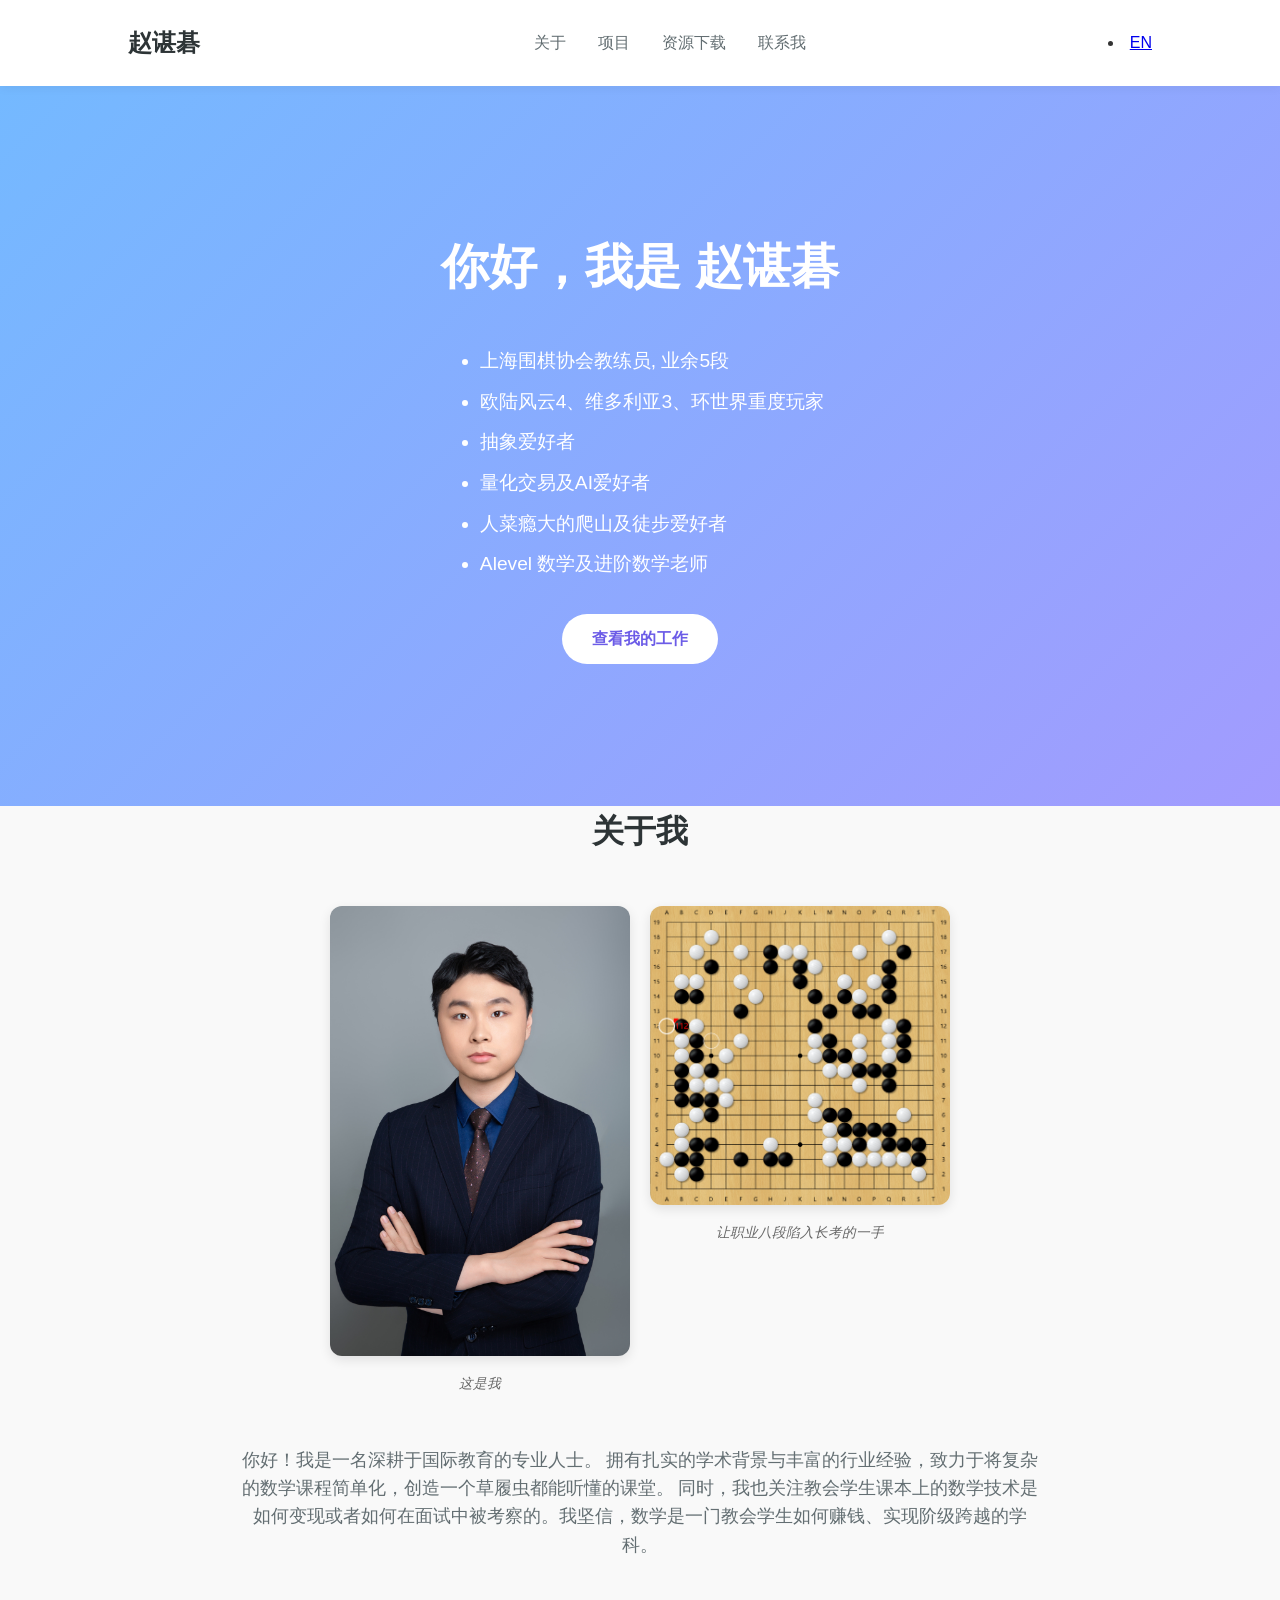
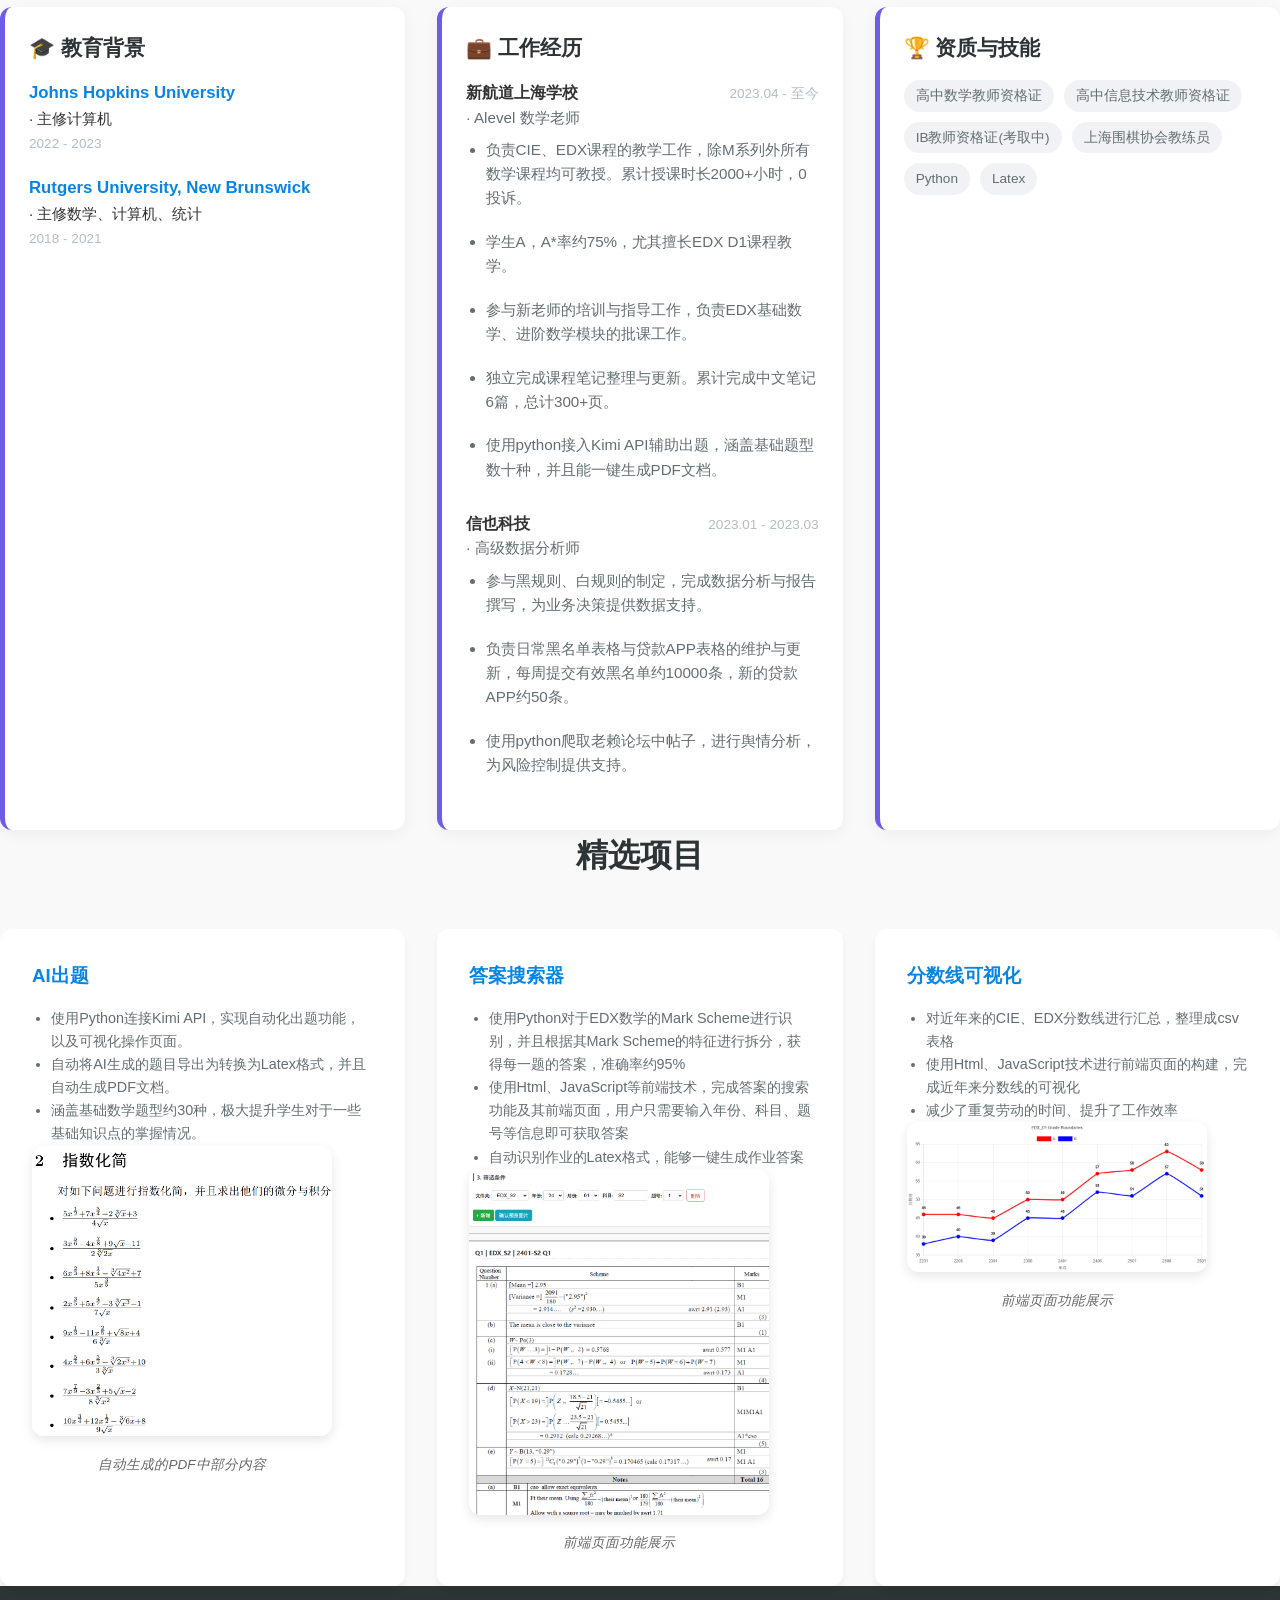
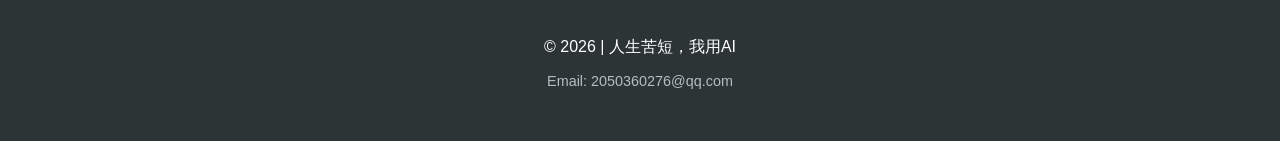
==== commit 1032b6dd: "1" ====
--- a/index.html
+++ b/index.html
@@ -286,7 +286,7 @@
                 </h3>
                 <ul class="job-desc">
                     <li>
-                        <div class="lang-zh"></div>使用Python连接Kimi API，实现自动化出题功能，以及可视化操作页面。</div>
+                        <div class="lang-zh">使用Python连接Kimi API，实现自动化出题功能，以及可视化操作页面。</div>
                         <div class="lang-en">Used Python to connect to the Kimi API, implementing automated question generation functionality and a visual operation interface.</div>
                     </li>
                     <li>
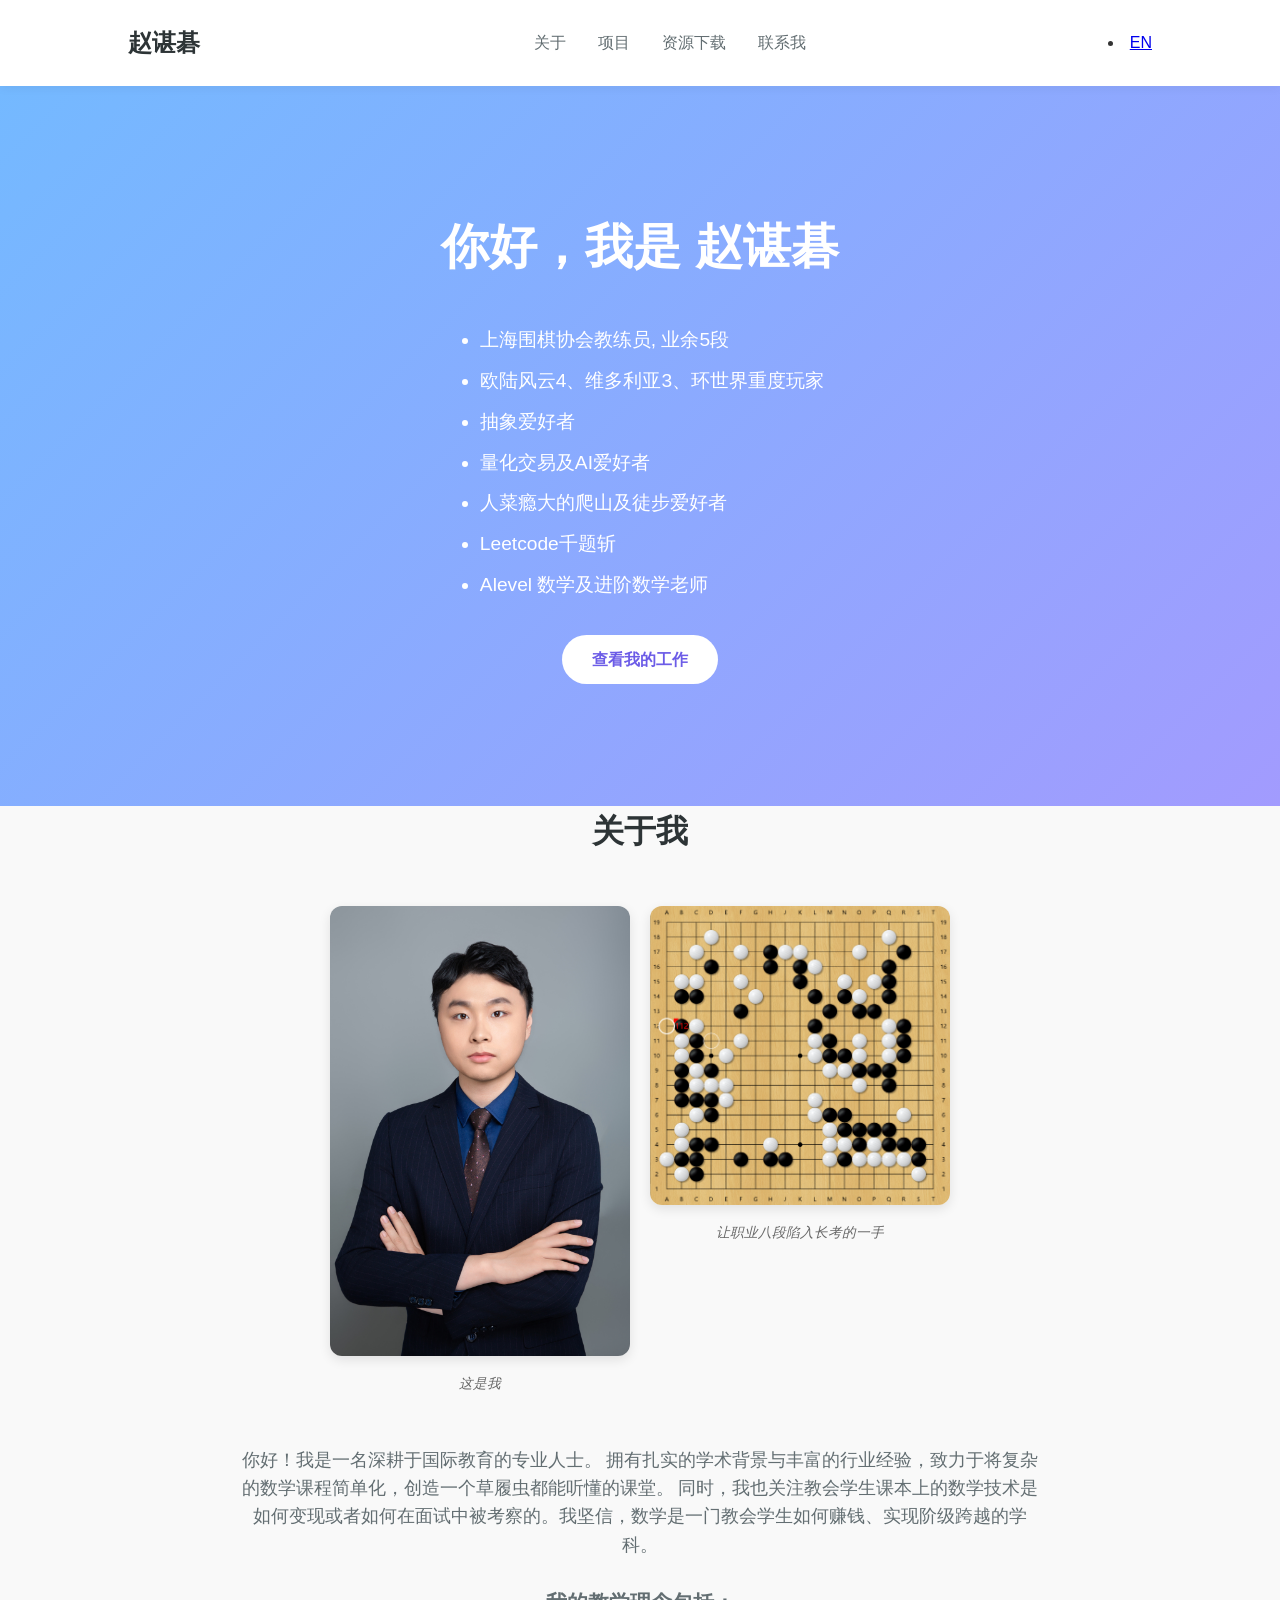
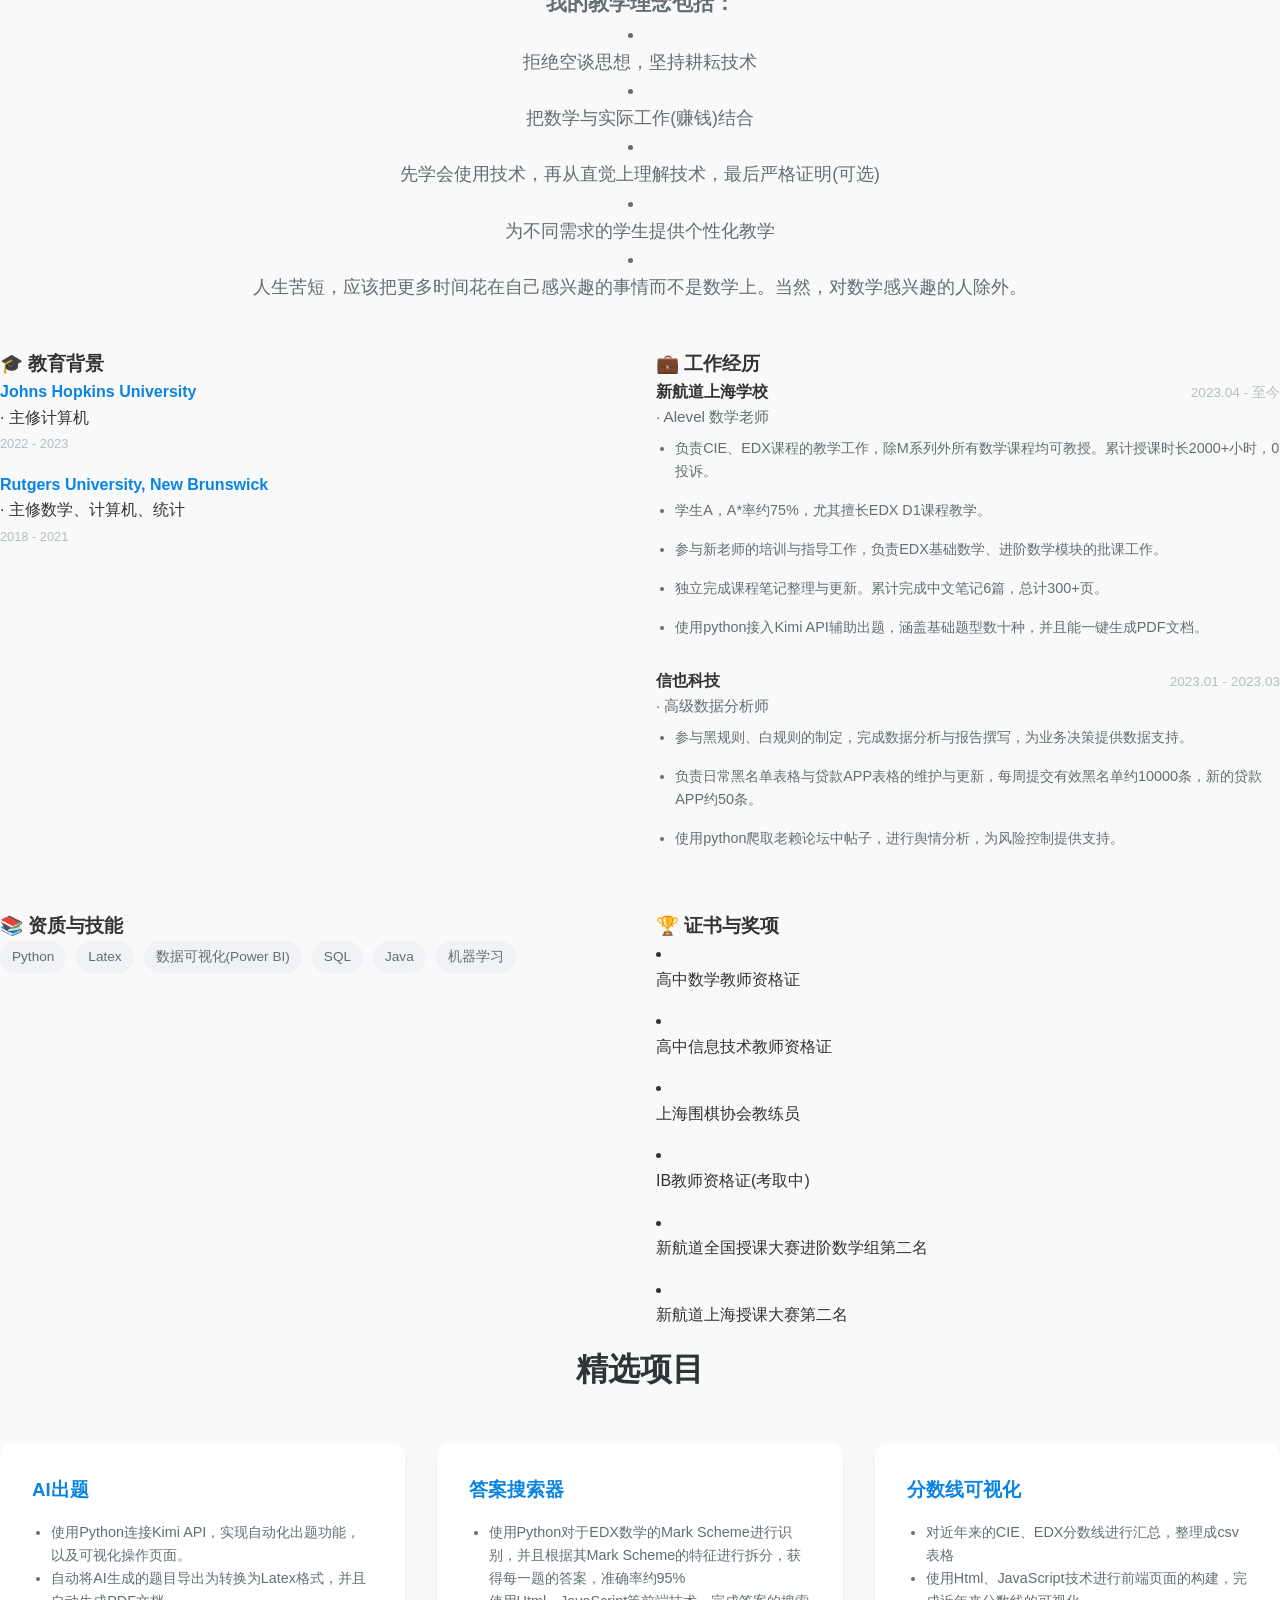
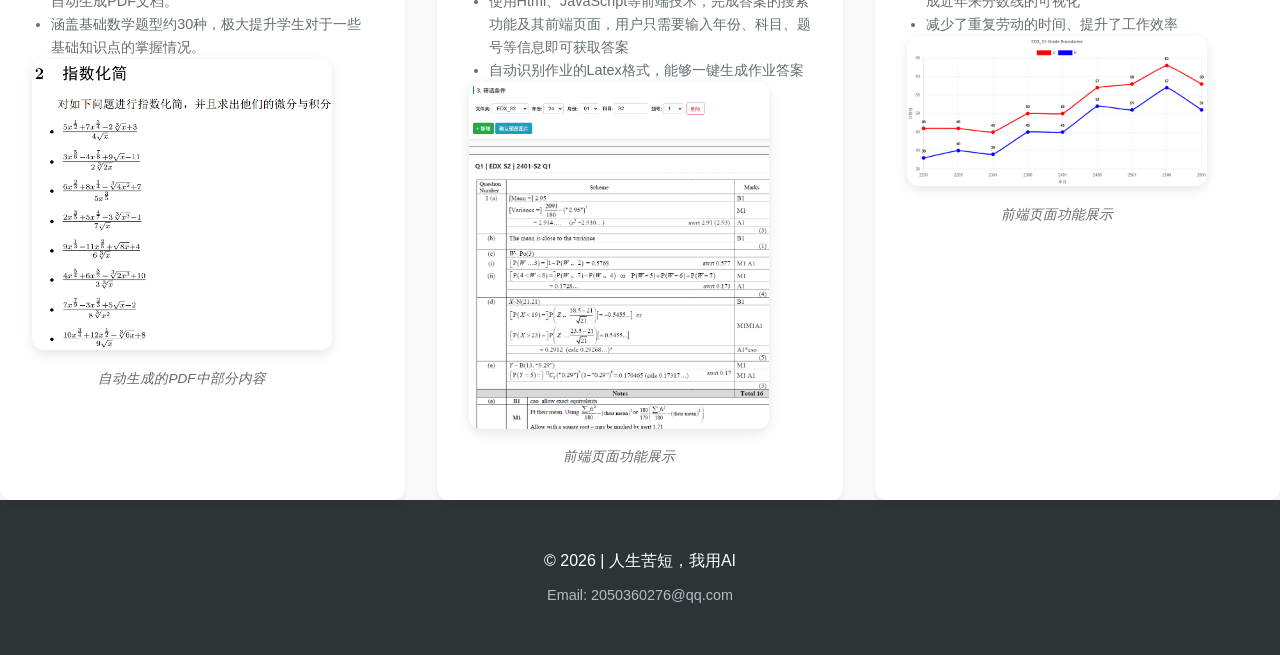
==== commit 9c5ff596: "3/24" ====
--- a/index.html
+++ b/index.html
@@ -93,6 +93,10 @@
                 <div class="lang-en">Mountain Climbing and Hiking Enthusiast with a Strong Passion for the Sport</div>
             </li>
             <li>
+                <div class="lang-zh">Leetcode千题斩</div>
+                <div class="lang-en">Leetcode Master</div>
+            </li>
+            <li>
                 <div class="lang-zh">Alevel 数学及进阶数学老师</div>
                 <div class="lang-en">Alevel Mathematics and Further Mathematics Teacher</div>
             </li>
@@ -140,6 +144,32 @@
                     With a solid academic background and rich industry experience, I am committed to simplifying complex mathematics courses and creating a classroom that even a paramecium can understand.
                     At the same time, I also focus on teaching students how the mathematical techniques in textbooks are monetized or assessed in interviews. I firmly believe that mathematics is a discipline that teaches students how to make money and achieve social mobility.
                 </p>
+
+                <br>
+
+                <h3 class="lang-zh">我的教学理念包括：</h3>
+                <h3 class="lang-en">My teaching philosophy includes:</h3>
+
+                <li>
+                    <div class="lang-zh">拒绝空谈思想，坚持耕耘技术</div>
+                    <div class="lang-en">Talk is cheap and show me the code.</div>
+                </li>
+                <li>
+                    <div class="lang-zh">把数学与实际工作(赚钱)结合</div>
+                    <div class="lang-en">Connect Mathematics with actual work (making money)</div>
+                </li>
+                <li>
+                    <div class="lang-zh">先学会使用技术，再从直觉上理解技术，最后严格证明(可选)</div>
+                    <div class="lang-en">First learn how to use the technology, then understand it intuitively, and finally prove it rigorously (optional)</div>
+                </li>
+                <li>
+                    <div class="lang-zh">为不同需求的学生提供个性化教学</div>
+                    <div class="lang-en">Provide personalized teaching for students with different needs</div>
+                </li>
+                <li>
+                    <div class="lang-zh">人生苦短，应该把更多时间花在自己感兴趣的事情而不是数学上。当然，对数学感兴趣的人除外。</div>
+                    <div class="lang-en">Life is short, so it's better to spend more time on things you're interested in rather than mathematics. Of course, this doesn't apply to those who are genuinely interested in math.</div>
+                </li>
             </div>
         </div>
 
@@ -165,101 +195,85 @@
                 </ul>
             </div>
 
-        <div class="about-card">
-            <h3>
-                <div class="lang-zh">💼 工作经历</div>
-                <div class="lang-en">Work Experience</div>
-            </h3>
-
-            <div class="job-item">
-                <div class="job-header">
-                    <div class="job-title-group">
-                        <strong>
-                            <div class="lang-zh">新航道上海学校</div>
-                            <div class="lang-en">New Channel Shanghai School</div>
-                        </strong>
-                        <span class="job-position"> 
-                            <div class="lang-zh">· Alevel 数学老师</div>
-                            <div class="lang-en">· Alevel Math Teacher</div>
-                        </span>
+            <div class="about-card">
+                <h3>
+                    <div class="lang-zh">💼 工作经历</div>
+                    <div class="lang-en">Work Experience</div>
+                </h3>
+
+                <div class="job-item">
+                    <div class="job-header">
+                        <div class="job-title-group">
+                            <strong>
+                                <div class="lang-zh">新航道上海学校</div>
+                                <div class="lang-en">New Channel Shanghai School</div>
+                            </strong>
+                            <span class="job-position"> 
+                                <div class="lang-zh">· Alevel 数学老师</div>
+                                <div class="lang-en">· Alevel Math Teacher</div>
+                            </span>
+                        </div>
+                        <span class="job-date">2023.04 - 至今</span>
                     </div>
-                    <span class="job-date">2023.04 - 至今</span>
+                    <ul class="job-desc">
+                        <li>
+                            <div class="lang-zh">负责CIE、EDX课程的教学工作，除M系列外所有数学课程均可教授。累计授课时长2000+小时，0投诉。</div>
+                            <div class="lang-en">Responsible for teaching CIE and EDX courses, able to teach all math courses except the M series. Accumulated teaching hours exceed 2000, with 0 complaints.</div>
+                        </li>
+                        <li>
+                            <div class="lang-zh">学生A，A*率约75%，尤其擅长EDX D1课程教学。</div>
+                            <div class="lang-en">Student A has an A* rate of approximately 75%, especially skilled in teaching EDX D1 courses.</div>
+                        </li>
+                        <li>
+                            <div class="lang-zh">参与新老师的培训与指导工作，负责EDX基础数学、进阶数学模块的批课工作。</div>
+                            <div class="lang-en">Participated in the training and mentoring of new teachers, responsible for training EDX basic math and advanced math modules.</div>
+                        </li>
+                        <li>
+                            <div class="lang-zh">独立完成课程笔记整理与更新。累计完成中文笔记6篇，总计300+页。</div>
+                            <div class="lang-en">Independently completed the organization and updating of course notes. Accumulated 6 Chinese notes, totaling over 300 pages.</div>
+                        </li>
+                        <li>
+                            <div class="lang-zh">使用python接入Kimi API辅助出题，涵盖基础题型数十种，并且能一键生成PDF文档。</div>
+                            <div class="lang-en">Used Python to connect to the Kimi API for question generation, covering dozens of basic question types, and can generate PDF documents with one click.</div>
+
+                        </li>
+                    </ul>
                 </div>
-                <ul class="job-desc">
-                    <li>
-                        <div class="lang-zh">负责CIE、EDX课程的教学工作，除M系列外所有数学课程均可教授。累计授课时长2000+小时，0投诉。</div>
-                        <div class="lang-en">Responsible for teaching CIE and EDX courses, able to teach all math courses except the M series. Accumulated teaching hours exceed 2000, with 0 complaints.</div>
-                    </li>
-                    <li>
-                        <div class="lang-zh">学生A，A*率约75%，尤其擅长EDX D1课程教学。</div>
-                        <div class="lang-en">Student A has an A* rate of approximately 75%, especially skilled in teaching EDX D1 courses.</div>
-                    </li>
-                    <li>
-                        <div class="lang-zh">参与新老师的培训与指导工作，负责EDX基础数学、进阶数学模块的批课工作。</div>
-                        <div class="lang-en">Participated in the training and mentoring of new teachers, responsible for training EDX basic math and advanced math modules.</div>
-                    </li>
-                    <li>
-                        <div class="lang-zh">独立完成课程笔记整理与更新。累计完成中文笔记6篇，总计300+页。</div>
-                        <div class="lang-en">Independently completed the organization and updating of course notes. Accumulated 6 Chinese notes, totaling over 300 pages.</div>
-                    </li>
-                    <li>
-                        <div class="lang-zh">使用python接入Kimi API辅助出题，涵盖基础题型数十种，并且能一键生成PDF文档。</div>
-                        <div class="lang-en">Used Python to connect to the Kimi API for question generation, covering dozens of basic question types, and can generate PDF documents with one click.</div>
-
-                    </li>
-                </ul>
-            </div>
-
-            <div class="job-item">
-                <div class="job-header">
-                    <div class="job-title-group">
-                        <strong>
-                            <div class="lang-zh">信也科技</div>
-                            <div class="lang-en">Xinye Technology</div>
-                        </strong>
-                        <span class="job-position"> 
-                            <div class="lang-zh">· 高级数据分析师 </div>
-                            <div class="lang-en">· Senior Data Analyst </div>
-                        </span>
+
+                <div class="job-item">
+                    <div class="job-header">
+                        <div class="job-title-group">
+                            <strong>
+                                <div class="lang-zh">信也科技</div>
+                                <div class="lang-en">Xinye Technology</div>
+                            </strong>
+                            <span class="job-position"> 
+                                <div class="lang-zh">· 高级数据分析师 </div>
+                                <div class="lang-en">· Senior Data Analyst </div>
+                            </span>
+                        </div>
+                        <span class="job-date">2023.01 - 2023.03</span>
                     </div>
-                    <span class="job-date">2023.01 - 2023.03</span>
+                    <ul class="job-desc">
+                        <li>
+                            <div class="lang-zh">参与黑规则、白规则的制定，完成数据分析与报告撰写，为业务决策提供数据支持。</div>
+                            <div class="lang-en">Participated in the formulation of black and white rules. Completed data analysis and report writing. Provided data support for business decisions.</div>
+                        </li>
+                        <li>
+                            <div class="lang-zh">负责日常黑名单表格与贷款APP表格的维护与更新，每周提交有效黑名单约10000条，新的贷款APP约50条。</div>
+                            <div class="lang-en">Responsible for the maintenance and updating of daily blacklist tables and loan APP tables, crawling about 10,000 effective blacklists weekly and around 50 new loan APPs.</div>
+                        </li>
+                        <li>
+                            <div class="lang-zh">使用python爬取老赖论坛中帖子，进行舆情分析，为风险控制提供支持。</div>
+                            <div class="lang-en">Used Python to crawl posts from the old debtor forum for public opinion analysis, providing support for risk control.</div>
+                        </li>
+                    </ul>
                 </div>
-                <ul class="job-desc">
-                    <li>
-                        <div class="lang-zh">参与黑规则、白规则的制定，完成数据分析与报告撰写，为业务决策提供数据支持。</div>
-                        <div class="lang-en">Participated in the formulation of black and white rules. Completed data analysis and report writing. Provided data support for business decisions.</div>
-                    </li>
-                    <li>
-                        <div class="lang-zh">负责日常黑名单表格与贷款APP表格的维护与更新，每周提交有效黑名单约10000条，新的贷款APP约50条。</div>
-                        <div class="lang-en">Responsible for the maintenance and updating of daily blacklist tables and loan APP tables, crawling about 10,000 effective blacklists weekly and around 50 new loan APPs.</div>
-                    </li>
-                    <li>
-                        <div class="lang-zh">使用python爬取老赖论坛中帖子，进行舆情分析，为风险控制提供支持。</div>
-                        <div class="lang-en">Used Python to crawl posts from the old debtor forum for public opinion analysis, providing support for risk control.</div>
-                    </li>
-                </ul>
-            </div>
-        </div>
-
-        <div class="about-card">
-                <h3>🏆 资质与技能</h3>
+            </div>
+
+            <div class="about-card">
+                <h3>📚 资质与技能</h3>
                 <div class="tag-container">
-                    <span class="tag">
-                        <div class="lang-zh">高中数学教师资格证</div>
-                        <div class="lang-en">High School Math Teacher Certification</div>
-                    </span>
-                    <span class="tag">
-                        <div class="lang-zh">高中信息技术教师资格证</div>
-                        <div class="lang-en">High School Information Technology Teacher Certification</div>
-                    </span>
-                    <span class="tag">
-                        <div class="lang-zh">IB教师资格证(考取中)</div>
-                        <div class="lang-en">IB Teacher Certification (In Progress)</div>
-                    </span>
-                    <span class="tag">
-                        <div class="lang-zh">上海围棋协会教练员</div>
-                        <div class="lang-en">Shanghai Go Association Coach</div>
-                    </span>
                     <span class="tag">
                         <div class="lang-zh">Python</div>
                         <div class="lang-en">Python</div>
@@ -268,7 +282,52 @@
                         <div class="lang-zh">Latex</div>
                         <div class="lang-en">Latex</div>
                     </span>
+                    <span class="tag">
+                        <div class="lang-zh">数据可视化(Power BI)</div>
+                        <div class="lang-en">Data Visualization (Power BI)</div>
+                    </span>
+                    <span class="tag">
+                        <div class="lang-zh">SQL</div>
+                        <div class="lang-en">SQL</div>
+                    </span>
+                    <span class="tag">
+                        <div class="lang-zh">Java</div>
+                        <div class="lang-en">Java</div>
+                    </span>
+                    <span class="tag">
+                        <div class="lang-zh">机器学习</div>
+                        <div class="lang-en">Machine Learning</div>
+                    </span>
                 </div>
+            </div>
+
+
+            <div class = "about-card">
+                <h3>🏆 证书与奖项</h3>
+                <li>
+                    <div class="lang-zh">高中数学教师资格证</div>
+                    <div class="lang-en">High School Math Teacher Certification</div>
+                </li>
+                <li>
+                    <div class="lang-zh">高中信息技术教师资格证</div>
+                    <div class="lang-en">High School Information Technology Teacher Certification</div>
+                </li>
+                <li>
+                    <div class="lang-zh">上海围棋协会教练员</div>
+                    <div class="lang-en">Shanghai Go Association Coach</div>
+                </li>
+                <li>
+                    <div class="lang-zh">IB教师资格证(考取中)</div>
+                    <div class="lang-en">IB Teacher Certification (In Progress)</div>
+                </li>
+                <li>
+                    <div class="lang-zh">新航道全国授课大赛进阶数学组第二名</div>
+                    <div class="lang-en">Second Place in the Further Math Group of the National Teaching Competition by New Channel</div>
+                </li>
+                <li>
+                    <div class="lang-zh">新航道上海授课大赛第二名</div>
+                    <div class="lang-en">Second Place in the Shanghai Teaching Competition by New Channel</div>
+                </li>
             </div>
         </div>
     </section>
--- a/style.css
+++ b/style.css
@@ -150,42 +150,35 @@
 
 .about-grid {
     display: grid;
-    grid-template-columns: repeat(auto-fit, minmax(300px, 1fr));
+    /* 核心修改：强制分为两列，每列各占一半宽度 */
+    grid-template-columns: repeat(2, 1fr); 
     gap: 2rem;
 }
 
-.about-card {
-    background: #fff;
-    padding: 1.5rem;
-    border-radius: 12px;
-    border-left: 5px solid #6c5ce7; /* 添加一条彩色边框更具设计感 */
-    box-shadow: 0 4px 15px rgba(0,0,0,0.05);
-}
-
-.about-card h3 {
-    margin-bottom: 1rem;
-    color: #2d3436;
-    font-size: 1.3rem;
-}
-
+/* 针对手机端的适配：如果屏幕太窄，自动切回一行一列 */
+@media (max-width: 768px) {
+    .about-grid {
+        grid-template-columns: 1fr;
+    }
+}
+
+/* 统一卡片内部列表样式，确保对齐 */
 .about-card ul {
     list-style: none;
     padding: 0;
 }
 
 .about-card li {
-    margin-bottom: 1.2rem;
-    font-size: 0.95rem;
+    margin-bottom: 1rem;
 }
 
 .about-card li strong {
+    color: #0984e3;
     display: block;
-    color: #0984e3;
-    font-size: 1.05rem;
 }
 
 .about-card li span {
-    font-size: 0.85rem;
+    font-size: 0.8rem;
     color: #b2bec3;
 }
 
@@ -292,17 +285,19 @@
     }
 
         /* 默认隐藏英文内容 */
+    /* 1. 核心：默认把所有英文内容藏起来 */
     .lang-en {
-        display: none;
-    }
-
-    /* 当 body 带有 .en 状态时，反转显示逻辑 */
+        display: none !important;
+    }
+
+    /* 2. 当 body 被 JS 加上 .en-active 类时，显示英文 */
+    body.en-active .lang-en {
+        display: block !important; /* 如果是行内文字，可以用 inline */
+    }
+
+    /* 3. 当 body 被 JS 加上 .en-active 类时，隐藏中文 */
     body.en-active .lang-zh {
-        display: none;
-    }
-
-    body.en-active .lang-en {
-        display: block; /* 或者 inline/flex，取决于原标签属性 */
+        display: none !important;
     }
 
     /* 移动端适配：屏幕太小时时间自动折行 */
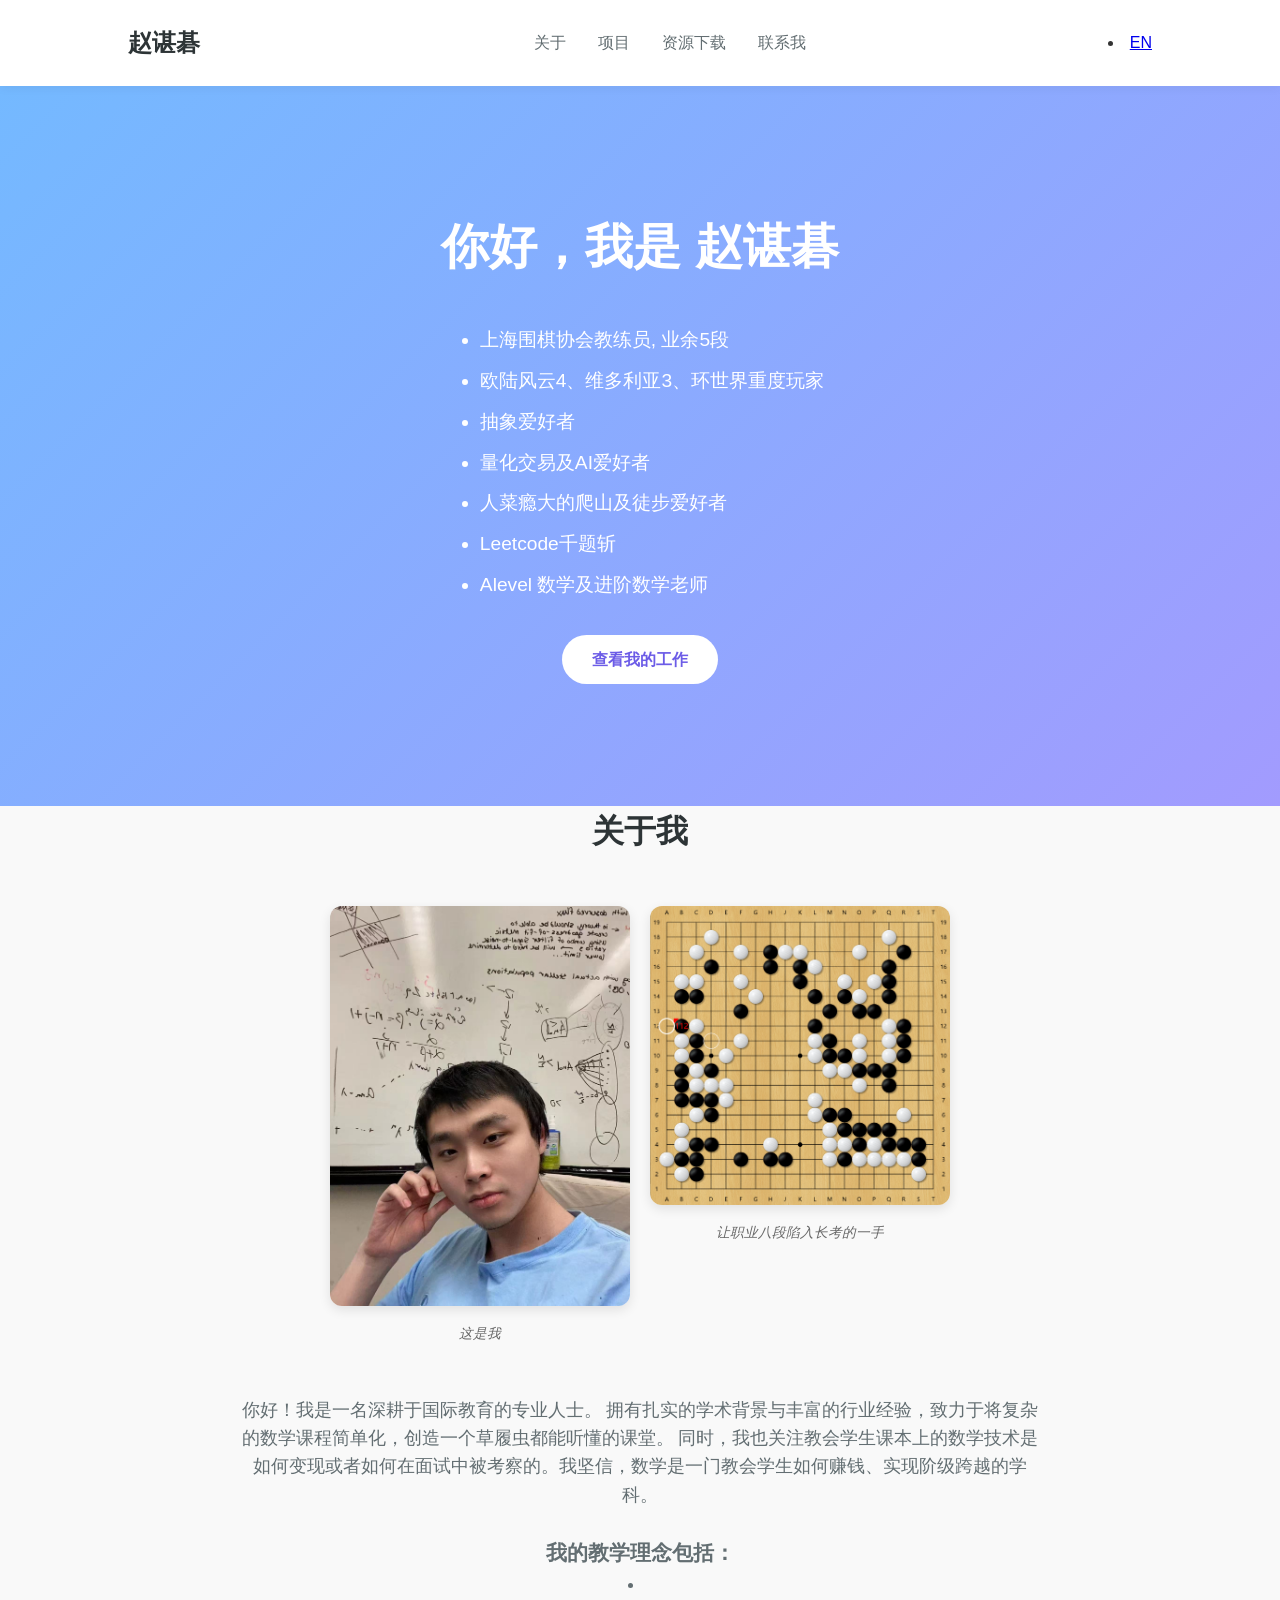
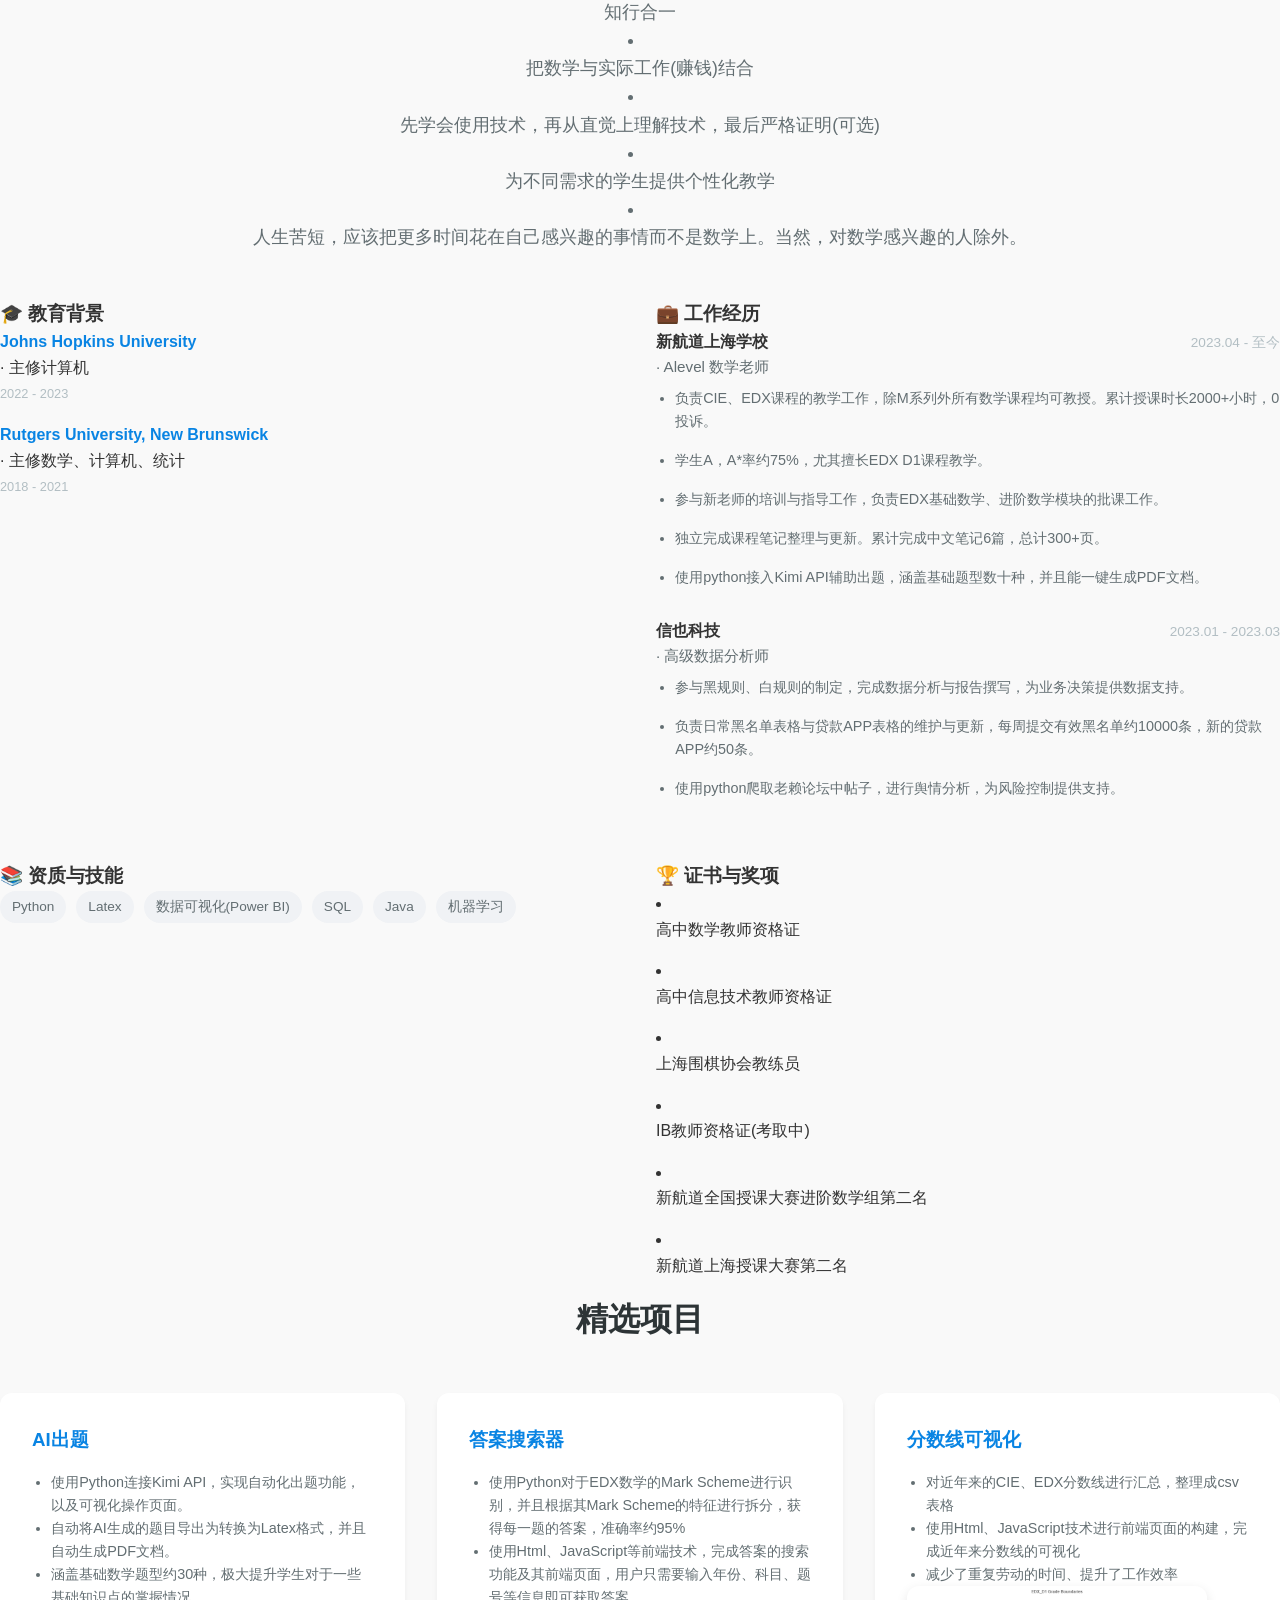
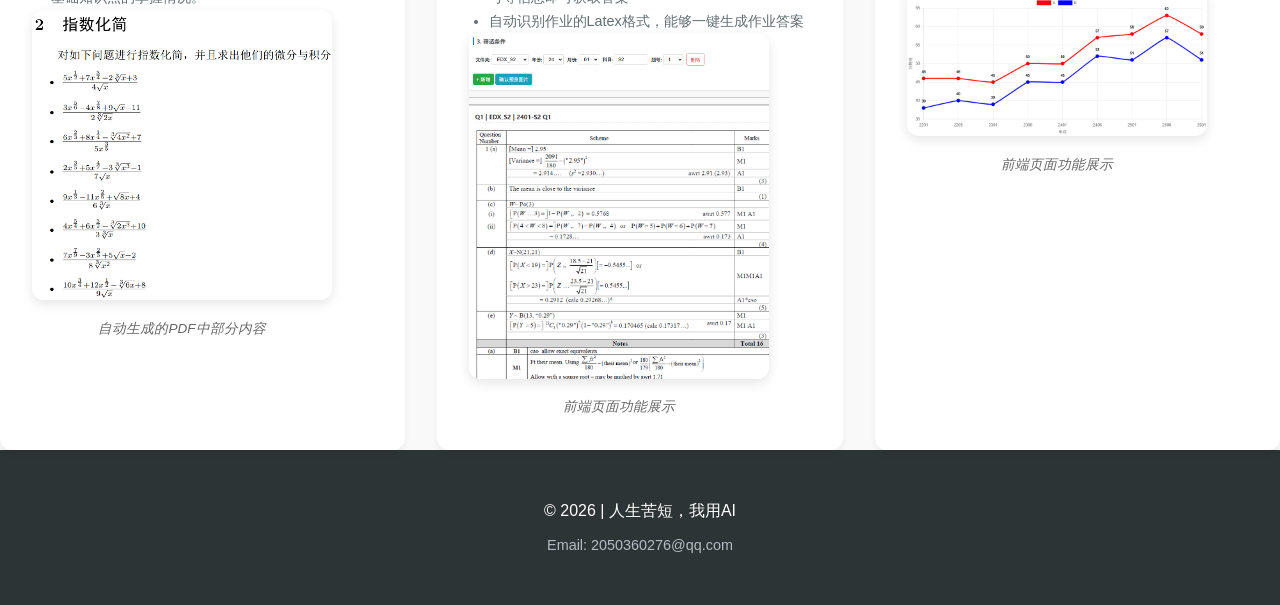
==== commit 0c8b11c8: "3/25" ====
--- a/index.html
+++ b/index.html
@@ -18,10 +18,10 @@
         
         // 更新按钮文字
         if (body.classList.contains('en-active')) {
-            btn.innerText = '中';
+            btn.innerText = '中文';
             localStorage.setItem('pref-lang', 'en');
         } else {
-            btn.innerText = 'EN';
+            btn.innerText = 'English';
             localStorage.setItem('pref-lang', 'zh');
         }
     }
@@ -151,8 +151,8 @@
                 <h3 class="lang-en">My teaching philosophy includes:</h3>
 
                 <li>
-                    <div class="lang-zh">拒绝空谈思想，坚持耕耘技术</div>
-                    <div class="lang-en">Talk is cheap and show me the code.</div>
+                    <div class="lang-zh">知行合一</div>
+                    <div class="lang-en">Theory and practice are unified</div>
                 </li>
                 <li>
                     <div class="lang-zh">把数学与实际工作(赚钱)结合</div>
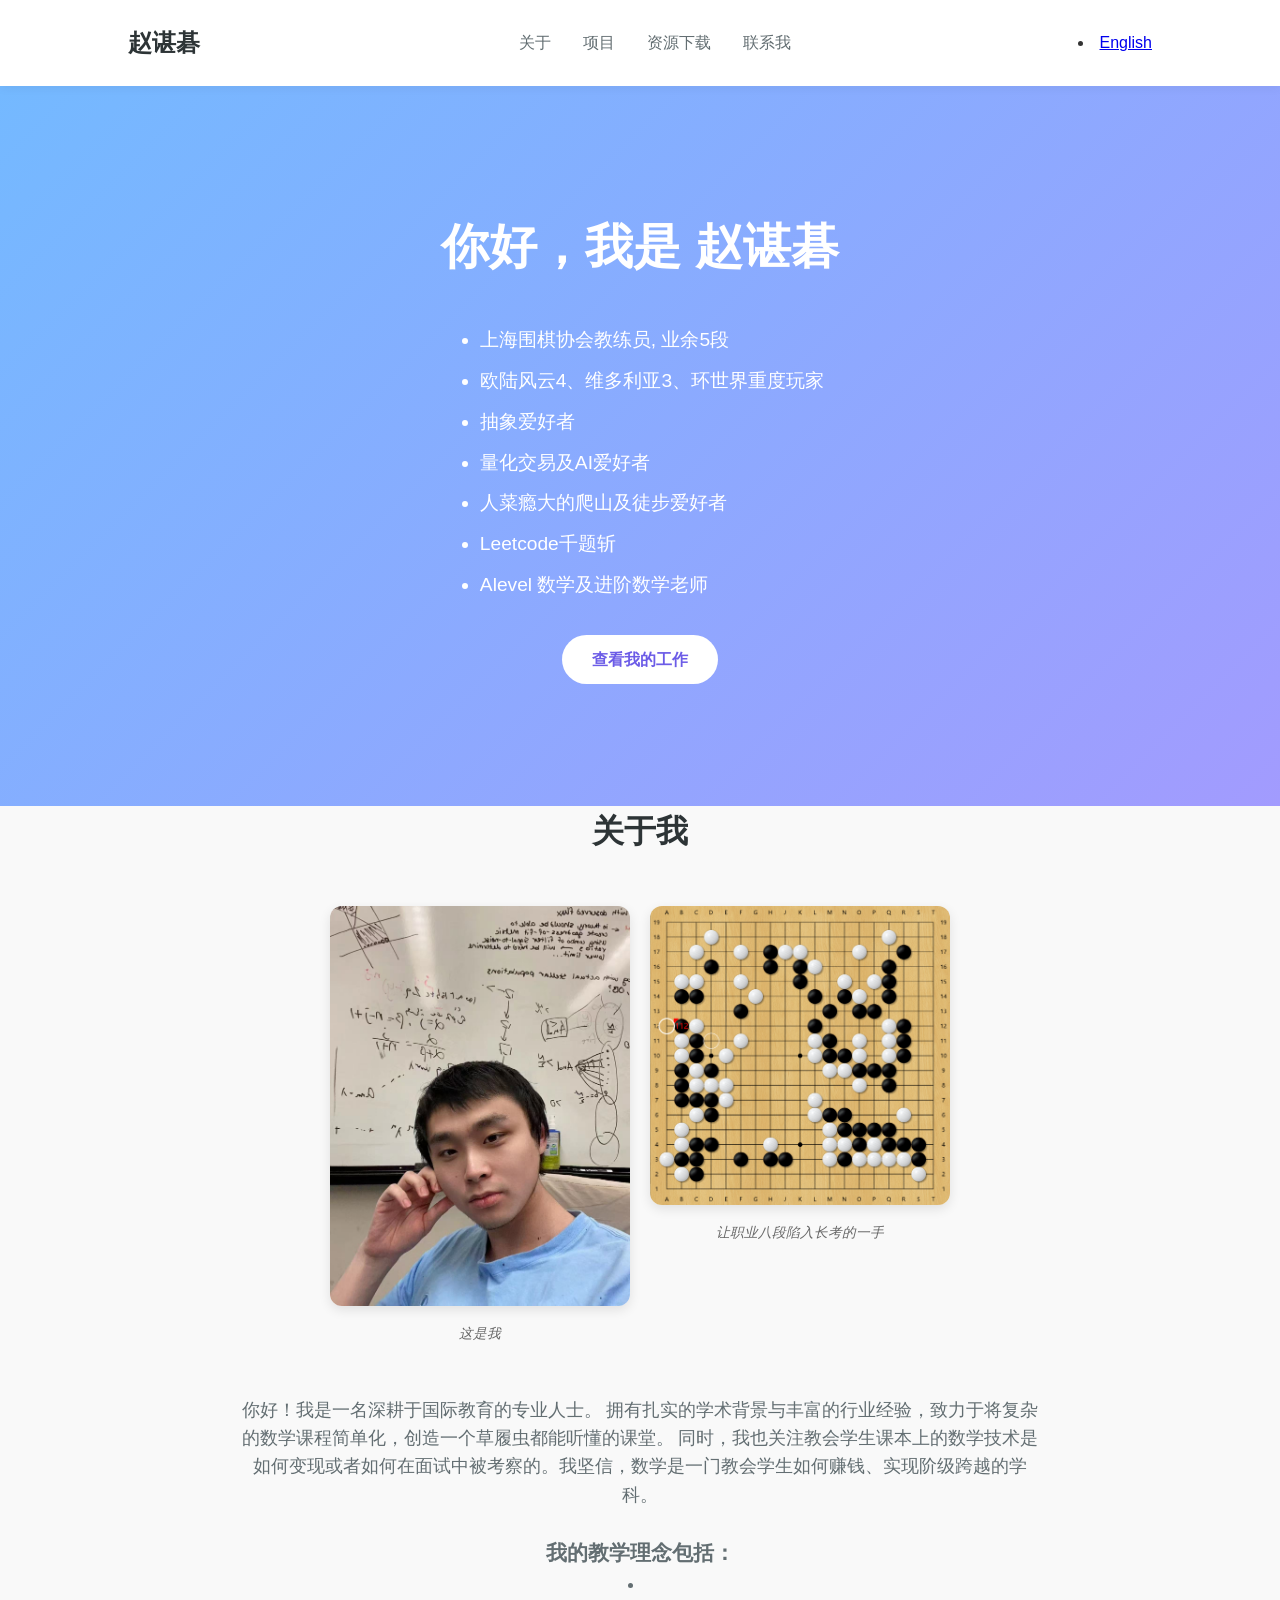
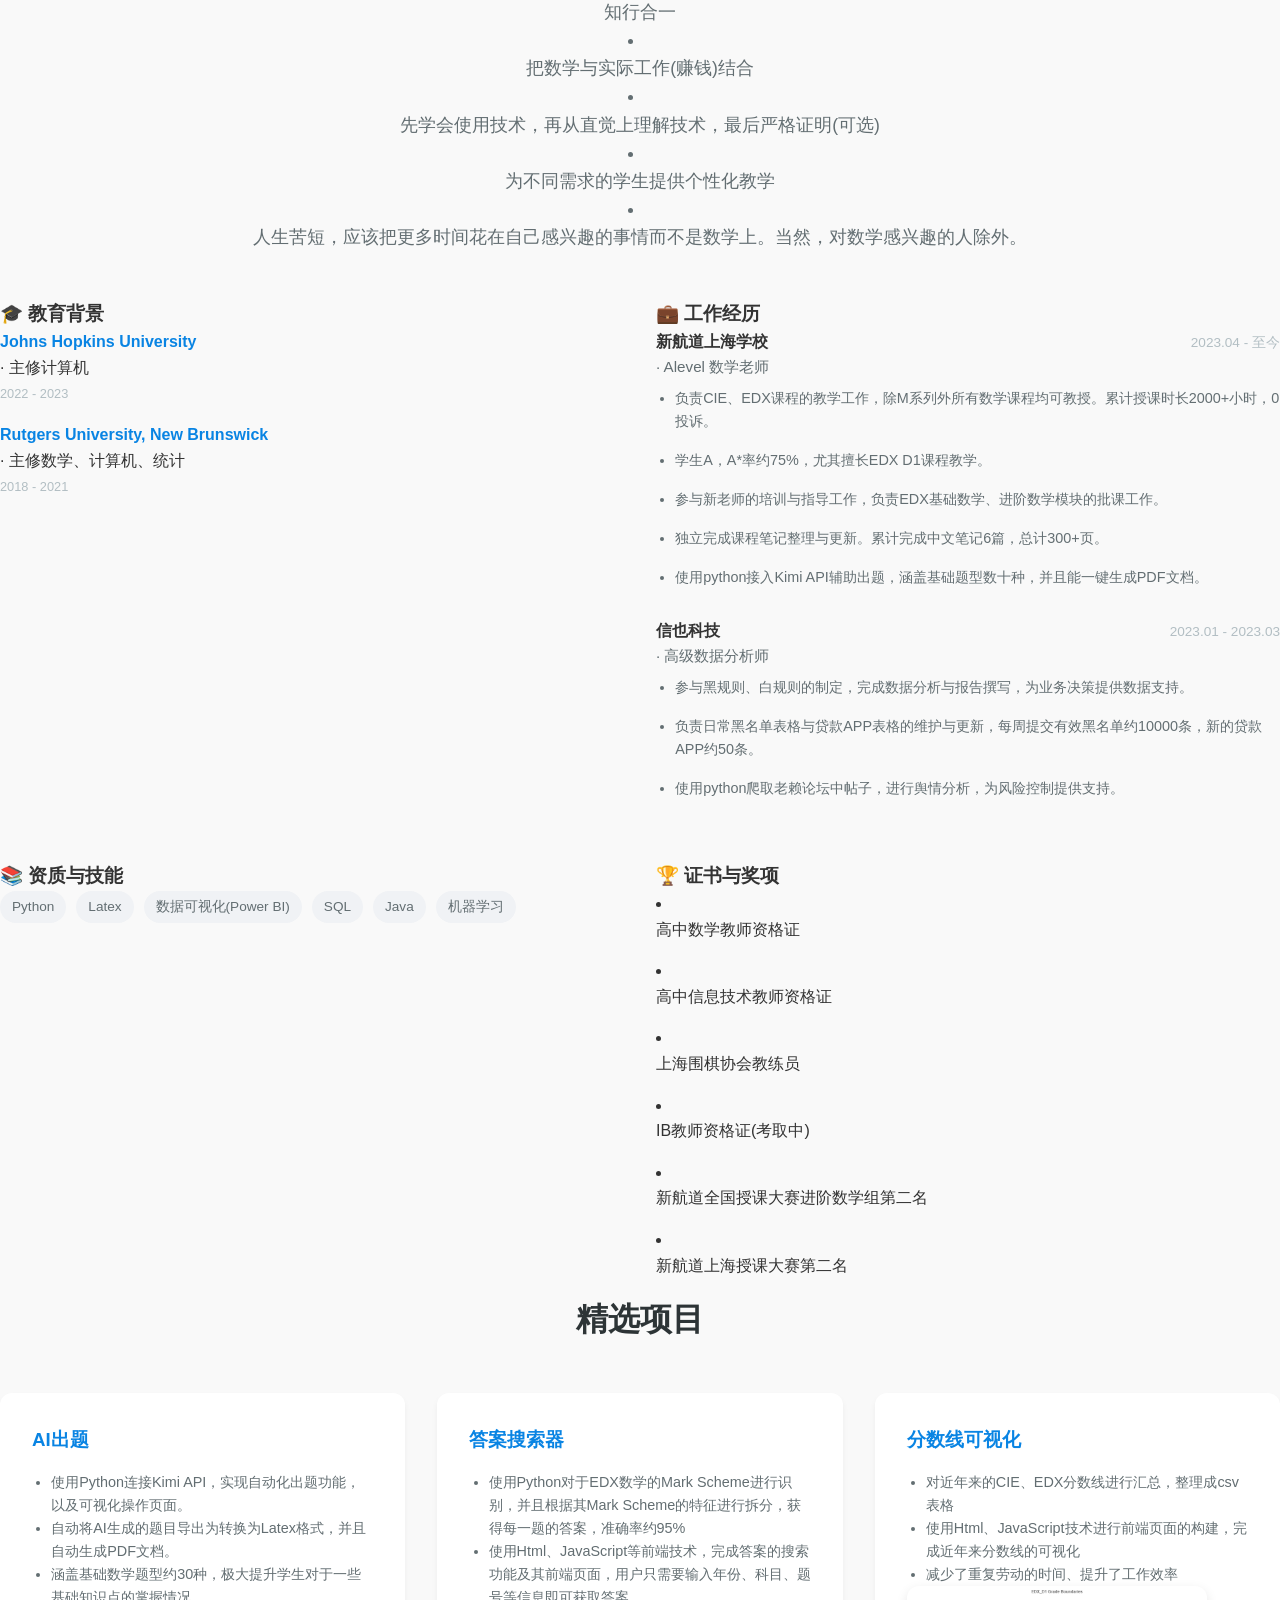
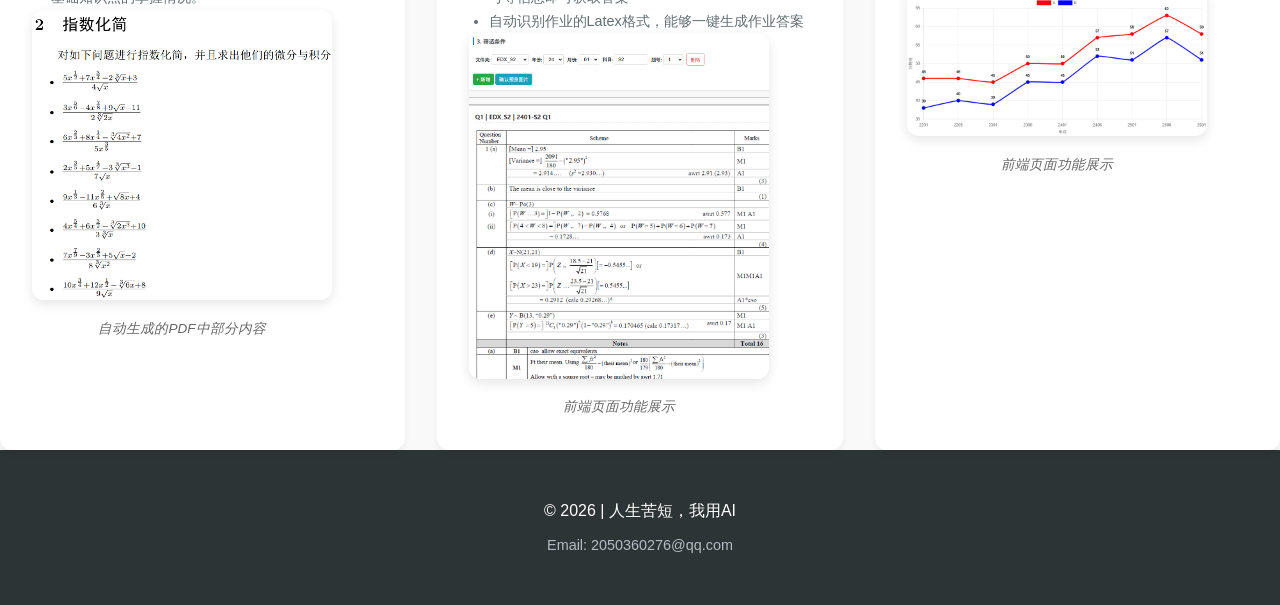
==== commit 965bd3ad: "2" ====
--- a/index.html
+++ b/index.html
@@ -63,7 +63,7 @@
                 <div class="lang-en">Contact Me</div>
             </a></li>
         </ul>
-        <li><a href="javascript:void(0)" onclick="toggleLanguage()" id="langBtn">EN</a></li>
+        <li><a href="javascript:void(0)" onclick="toggleLanguage()" id="langBtn">English</a></li>
     </nav>
 
     <header class="hero">
